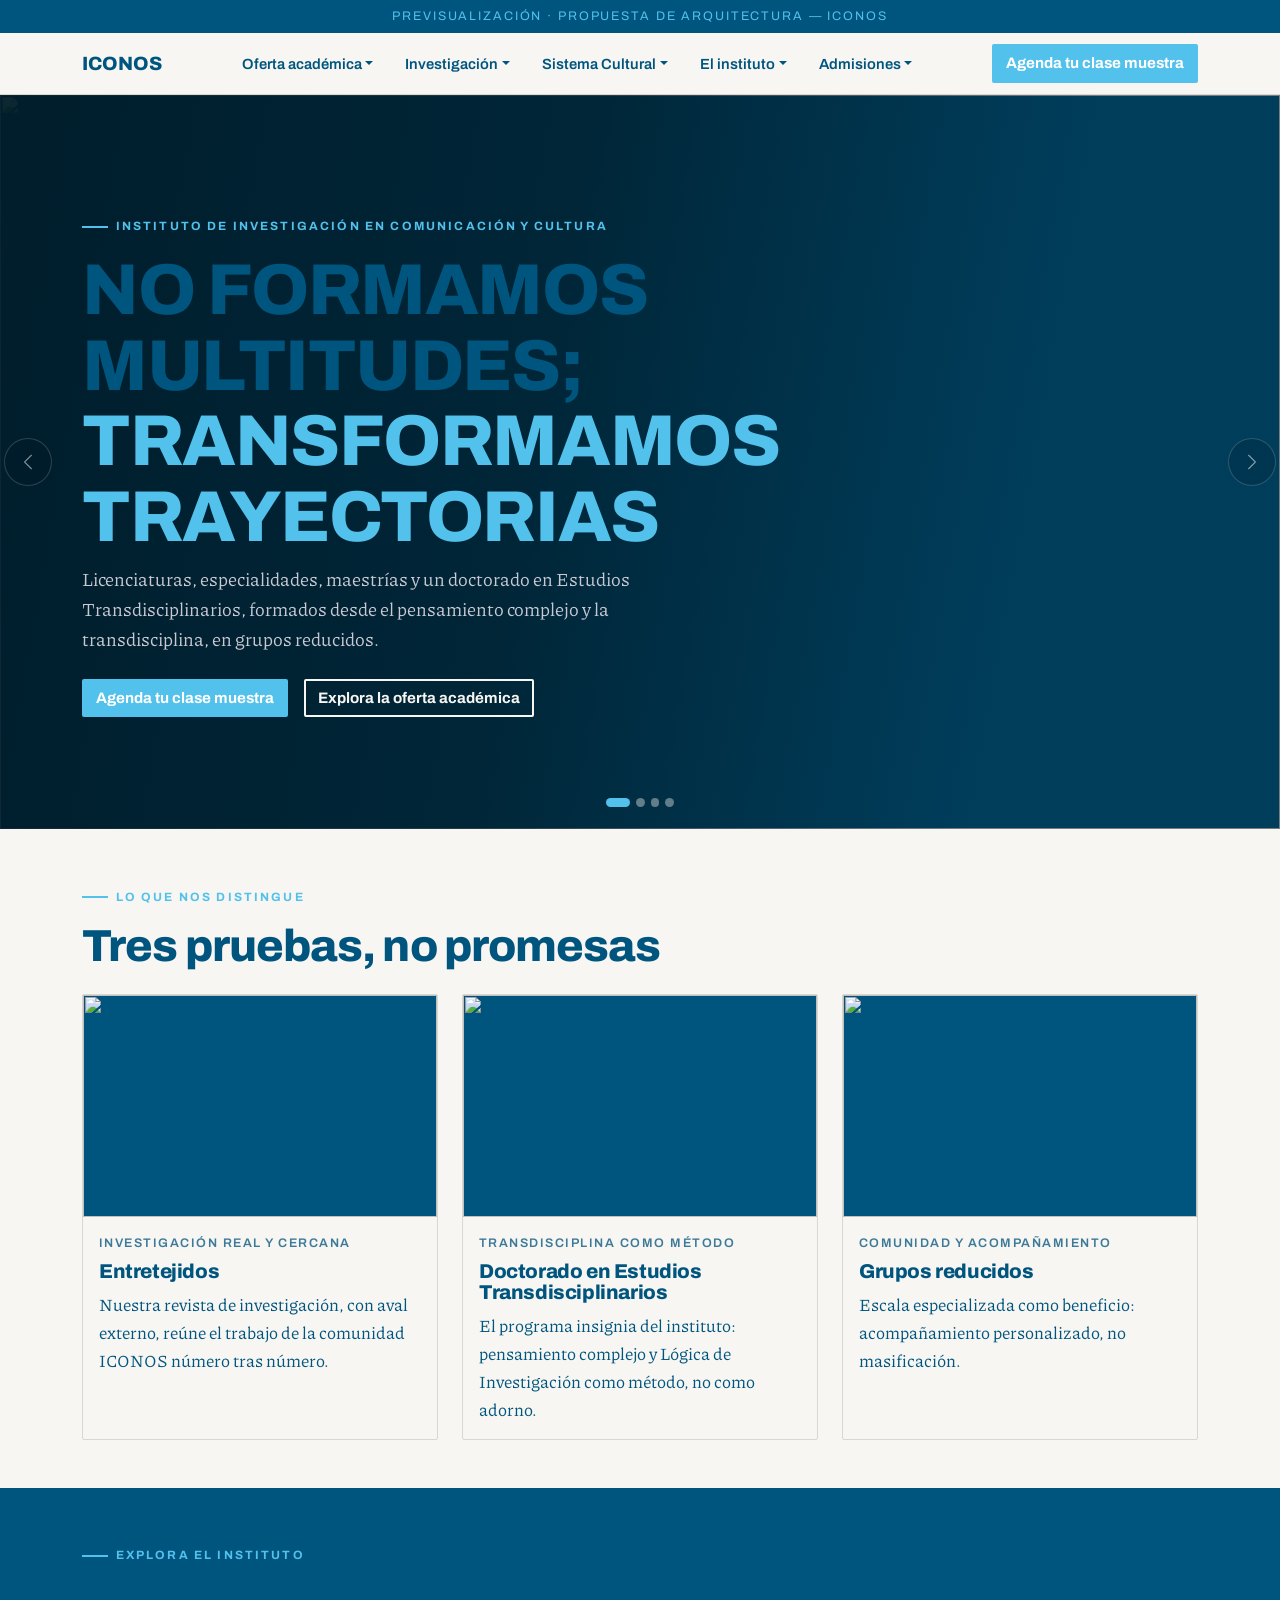
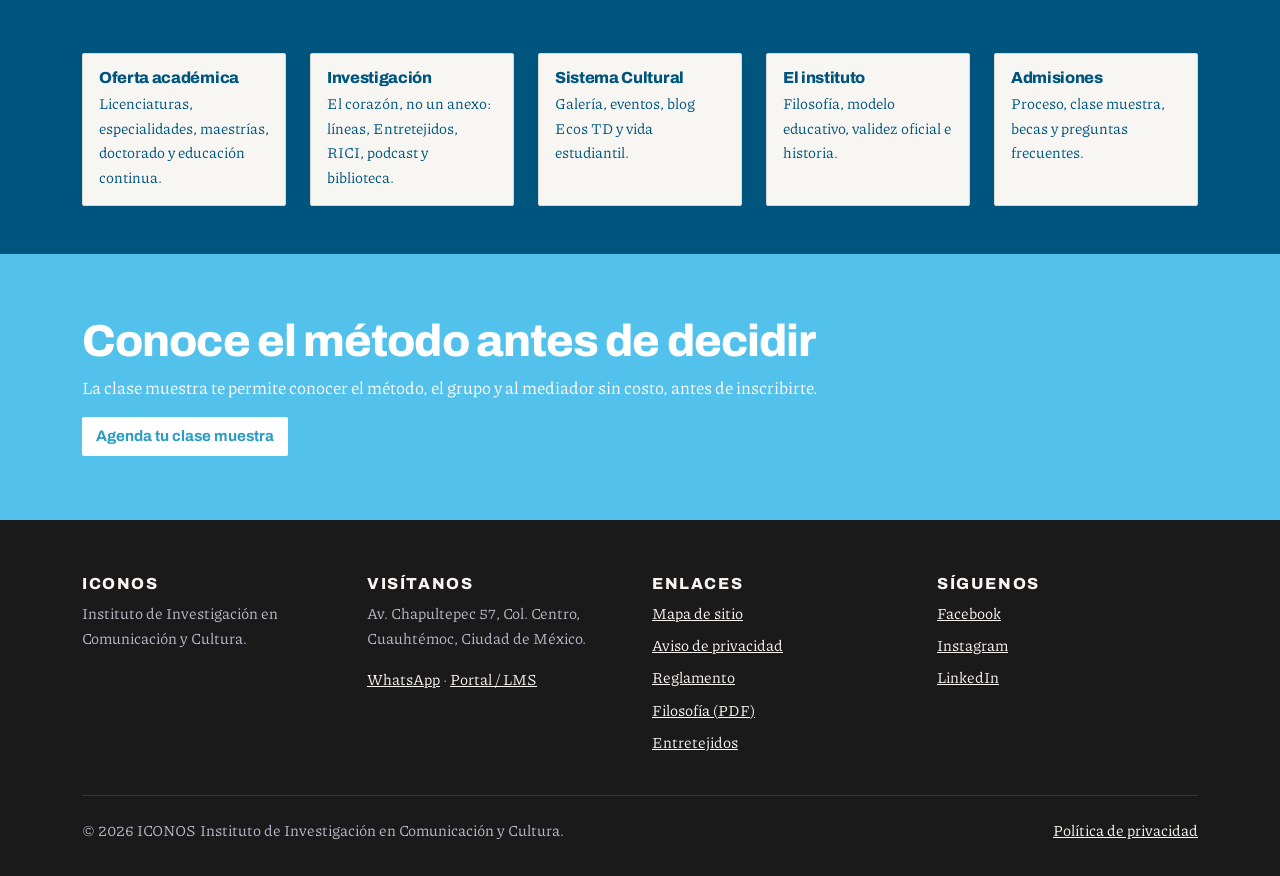
==== index.html @ 93a3916e "initial" ====
<!doctype html>
<html lang="es">

<head>
  <meta charset="utf-8">
  <meta name="viewport" content="width=device-width, initial-scale=1">
  <title>ICONOS — Instituto de Investigación en Comunicación y Cultura</title>
  <link
    href="https://fonts.googleapis.com/css2?family=Archivo:wght@500;600;700;800&family=Piazzolla:ital,wght@0,400;0,600;1,400&display=swap"
    rel="stylesheet">
  <link href="https://cdn.jsdelivr.net/npm/bootstrap@5.3.3/dist/css/bootstrap.min.css" rel="stylesheet">
  <link rel="stylesheet" href="css/estilos.css">
</head>

<body>
  <div class="aviso-preview">Previsualización · Propuesta de arquitectura — ICONOS</div>
  <a class="skip-link" href="#contenido">Saltar al contenido</a>

  <header class="iconos-navbar navbar navbar-expand-lg sticky-top">
    <div class="container">
      <a class="navbar-brand" href="index.html">ICONOS</a>
      <button class="navbar-toggler" type="button" data-bs-toggle="collapse" data-bs-target="#navPrincipal"
        aria-controls="navPrincipal" aria-expanded="false" aria-label="Abrir menú de navegación">
        <span class="navbar-toggler-icon"></span>
      </button>
      <div class="collapse navbar-collapse" id="navPrincipal">
        <ul class="navbar-nav mx-lg-auto align-items-lg-center gap-lg-3">
          <li class="nav-item dropdown">
            <a class="nav-link dropdown-toggle" href="oferta.html" role="button" data-bs-toggle="dropdown"
              aria-expanded="false">Oferta académica</a>
            <ul class="dropdown-menu">
              <li><a class="dropdown-item" href="oferta.html#licenciaturas">Licenciaturas</a></li>
              <li><a class="dropdown-item" href="oferta.html#especialidades">Especialidades</a></li>
              <li><a class="dropdown-item" href="oferta.html#maestrias">Maestrías</a></li>
              <li><a class="dropdown-item" href="doctorado.html">Doctorado</a></li>
              <li><a class="dropdown-item" href="cursos-diplomados.html">Educación continua</a></li>
            </ul>
          </li>
          <li class="nav-item dropdown">
            <a class="nav-link dropdown-toggle" href="investigacion.html" role="button" data-bs-toggle="dropdown"
              aria-expanded="false">Investigación</a>
            <ul class="dropdown-menu">
              <li><a class="dropdown-item" href="investigacion.html#lineas">Líneas de investigación</a></li>
              <li><a class="dropdown-item" href="investigacion.html#entretejidos">Entretejidos</a></li>
              <li><a class="dropdown-item" href="rici.html">RICI</a></li>
              <li><a class="dropdown-item" href="investigacion.html#podcast">Podcast Inteligencias
                  Transdisciplinarias</a></li>
              <li><a class="dropdown-item" href="investigacion.html#biblioteca">Biblioteca</a></li>
            </ul>
          </li>
          <li class="nav-item dropdown">
            <a class="nav-link dropdown-toggle" href="sistema-cultural.html" role="button" data-bs-toggle="dropdown"
              aria-expanded="false">Sistema Cultural</a>
            <ul class="dropdown-menu">
              <li><a class="dropdown-item" href="galeria.html">Galería</a></li>
              <li><a class="dropdown-item" href="sistema-cultural.html#eventos">Eventos y ciclos</a></li>
              <li><a class="dropdown-item" href="sistema-cultural.html#blog">Blog Ecos TD</a></li>
              <li><a class="dropdown-item" href="sistema-cultural.html#vida-estudiantil">Vida estudiantil</a></li>
            </ul>
          </li>
          <li class="nav-item dropdown">
            <a class="nav-link dropdown-toggle" href="instituto.html" role="button" data-bs-toggle="dropdown"
              aria-expanded="false">El instituto</a>
            <ul class="dropdown-menu">
              <li><a class="dropdown-item" href="instituto.html#filosofia">Filosofía</a></li>
              <li><a class="dropdown-item" href="instituto.html#modelo">Modelo educativo</a></li>
              <li><a class="dropdown-item" href="instituto.html#validez">Validez oficial (RVOE/SEP)</a></li>
              <li><a class="dropdown-item" href="instituto.html#historia">Historia / quiénes somos</a></li>
            </ul>
          </li>
          <li class="nav-item dropdown">
            <a class="nav-link dropdown-toggle" href="admisiones.html" role="button" data-bs-toggle="dropdown"
              aria-expanded="false">Admisiones</a>
            <ul class="dropdown-menu">
              <li><a class="dropdown-item" href="admisiones.html#proceso">Proceso de admisión</a></li>
              <li><a class="dropdown-item" href="admisiones.html#clase-muestra">Clase muestra</a></li>
              <li><a class="dropdown-item" href="admisiones.html#becas">Becas y financiamiento</a></li>
              <li><a class="dropdown-item" href="admisiones.html#faq">Preguntas frecuentes</a></li>
              <li><a class="dropdown-item" href="Contacto.html">Contacto</a></li>
            </ul>
          </li>
        </ul>
        <a class="btn btn-primary ms-lg-3 mt-3 mt-lg-0" href="admisiones.html#clase-muestra">Agenda tu clase
          muestra</a>
      </div>
    </div>
  </header>

  <main id="contenido">
    <section id="heroeCarrusel" class="heroe-carrusel carousel slide" data-bs-ride="carousel"
      aria-label="Presentación ICONOS">
      <div class="carousel-indicators">
        <button type="button" data-bs-target="#heroeCarrusel" data-bs-slide-to="0" class="active"
          aria-current="true" aria-label="Diapositiva 1"></button>
        <button type="button" data-bs-target="#heroeCarrusel" data-bs-slide-to="1" aria-label="Diapositiva 2"></button>
        <button type="button" data-bs-target="#heroeCarrusel" data-bs-slide-to="2" aria-label="Diapositiva 3"></button>
        <button type="button" data-bs-target="#heroeCarrusel" data-bs-slide-to="3" aria-label="Diapositiva 4"></button>
      </div>
      <div class="carousel-inner">
        <div class="carousel-item active">
          <div class="duotono heroe-fondo">
            <img src="https://images.unsplash.com/photo-1522202176988-66273c2fd55f?w=1600&q=70" alt="">
          </div>
          <div class="container heroe-contenido">
            <span class="ojal">Instituto de Investigación en Comunicación y Cultura</span>
            <h1>No formamos multitudes; <em>transformamos trayectorias</em></h1>
            <p>Licenciaturas, especialidades, maestrías y un doctorado en Estudios Transdisciplinarios, formados desde
              el pensamiento complejo y la transdisciplina, en grupos reducidos.</p>
            <div class="d-flex flex-wrap gap-3 mt-4">
              <a class="btn btn-primary" href="admisiones.html#clase-muestra">Agenda tu clase muestra</a>
              <a class="btn btn-outline-light" href="oferta.html">Explora la oferta académica</a>
            </div>
          </div>
        </div>
        <div class="carousel-item">
          <div class="duotono heroe-fondo">
            <img src="https://images.unsplash.com/photo-1456513080510-7bf3a84b82f8?w=1600&q=70" alt="">
          </div>
          <div class="container heroe-contenido">
            <span class="ojal">Doctorado en Estudios Transdisciplinarios</span>
            <h1>El pensamiento complejo <em>como método</em></h1>
            <p>Nuestro programa insignia: transdisciplina y Lógica de Investigación para quienes quieren entender el
              mundo digital, no solo operarlo.</p>
            <div class="d-flex flex-wrap gap-3 mt-4">
              <a class="btn btn-primary" href="doctorado.html">Conoce el doctorado</a>
              <a class="btn btn-outline-light" href="admisiones.html#clase-muestra">Agenda una charla</a>
            </div>
          </div>
        </div>
        <div class="carousel-item">
          <div class="duotono heroe-fondo">
            <img src="https://images.unsplash.com/photo-1620712943543-bcc4688e7485?w=1600&q=70" alt="">
          </div>
          <div class="container heroe-contenido">
            <span class="ojal">Investigación real y cercana</span>
            <h1>Entretejidos, RICI y una <em>comunidad que investiga</em></h1>
            <p>Nuestra revista, nuestra red de investigadores y un cuerpo de mediadores con quienes se investiga de
              verdad y de cerca.</p>
            <div class="d-flex flex-wrap gap-3 mt-4">
              <a class="btn btn-primary" href="investigacion.html">Conoce Investigación</a>
              <a class="btn btn-outline-light" href="rici.html">Ver RICI</a>
            </div>
          </div>
        </div>
        <div class="carousel-item">
          <div class="duotono heroe-fondo">
            <img src="https://images.unsplash.com/photo-1531058020387-3be344556be6?w=1600&q=70" alt="">
          </div>
          <div class="container heroe-contenido">
            <span class="ojal">Sistema Cultural</span>
            <h1>Comunidad y acompañamiento, <em>no solo aulas</em></h1>
            <p>Galería, ciclos de conferencias y vida estudiantil: el rostro humano del instituto, con atención
              personalizada en grupos reducidos.</p>
            <div class="d-flex flex-wrap gap-3 mt-4">
              <a class="btn btn-primary" href="sistema-cultural.html">Ver Sistema Cultural</a>
              <a class="btn btn-outline-light" href="galeria.html">Visita la Galería</a>
            </div>
          </div>
        </div>
      </div>
      <button class="carousel-control-prev" type="button" data-bs-target="#heroeCarrusel" data-bs-slide="prev">
        <span class="carousel-control-prev-icon" aria-hidden="true"></span>
        <span class="visually-hidden">Diapositiva anterior</span>
      </button>
      <button class="carousel-control-next" type="button" data-bs-target="#heroeCarrusel" data-bs-slide="next">
        <span class="carousel-control-next-icon" aria-hidden="true"></span>
        <span class="visually-hidden">Siguiente diapositiva</span>
      </button>
    </section>

    <section class="py-5 py-lg-6">
      <div class="container">
        <div class="mb-4">
          <span class="ojal">Lo que nos distingue</span>
          <h2>Tres pruebas, no promesas</h2>
        </div>
        <div class="row row-cols-1 row-cols-md-3 g-4">
          <div class="col">
            <article class="card h-100">
              <a href="investigacion.html#entretejidos">
                <div class="duotono">
                  <img src="https://images.unsplash.com/photo-1544716278-ca5e3f4abd8c?w=640&q=70" alt="">
                </div>
              </a>
              <div class="card-body d-flex flex-column gap-2">
                <span class="tarjeta-meta">Investigación real y cercana</span>
                <h3 class="card-title h5 mb-0"><a href="investigacion.html#entretejidos">Entretejidos</a></h3>
                <p class="card-text">Nuestra revista de investigación, con aval externo, reúne el trabajo de la
                  comunidad ICONOS número tras número.</p>
              </div>
            </article>
          </div>
          <div class="col">
            <article class="card h-100">
              <a href="doctorado.html">
                <div class="duotono">
                  <img src="https://images.unsplash.com/photo-1456513080510-7bf3a84b82f8?w=640&q=70" alt="">
                </div>
              </a>
              <div class="card-body d-flex flex-column gap-2">
                <span class="tarjeta-meta">Transdisciplina como método</span>
                <h3 class="card-title h5 mb-0"><a href="doctorado.html">Doctorado en Estudios Transdisciplinarios</a>
                </h3>
                <p class="card-text">El programa insignia del instituto: pensamiento complejo y Lógica de
                  Investigación como método, no como adorno.</p>
              </div>
            </article>
          </div>
          <div class="col">
            <article class="card h-100">
              <a href="instituto.html#modelo">
                <div class="duotono">
                  <img src="https://images.unsplash.com/photo-1517245386807-bb43f82c33c4?w=640&q=70" alt="">
                </div>
              </a>
              <div class="card-body d-flex flex-column gap-2">
                <span class="tarjeta-meta">Comunidad y acompañamiento</span>
                <h3 class="card-title h5 mb-0"><a href="instituto.html#modelo">Grupos reducidos</a></h3>
                <p class="card-text">Escala especializada como beneficio: acompañamiento personalizado, no
                  masificación.</p>
              </div>
            </article>
          </div>
        </div>
      </div>
    </section>

    <section class="py-5 py-lg-6 bg-tinta">
      <div class="container">
        <div class="mb-4">
          <span class="ojal">Explora el instituto</span>
          <h2>Cinco caminos para conocernos</h2>
        </div>
        <div class="row row-cols-1 row-cols-sm-2 row-cols-lg-5 g-4">
          <div class="col">
            <a class="card h-100 text-decoration-none" href="oferta.html">
              <div class="card-body">
                <h3 class="card-title h6 mb-1">Oferta académica</h3>
                <p class="card-text small mb-0">Licenciaturas, especialidades, maestrías, doctorado y educación
                  continua.</p>
              </div>
            </a>
          </div>
          <div class="col">
            <a class="card h-100 text-decoration-none" href="investigacion.html">
              <div class="card-body">
                <h3 class="card-title h6 mb-1">Investigación</h3>
                <p class="card-text small mb-0">El corazón, no un anexo: líneas, Entretejidos, RICI, podcast y
                  biblioteca.</p>
              </div>
            </a>
          </div>
          <div class="col">
            <a class="card h-100 text-decoration-none" href="sistema-cultural.html">
              <div class="card-body">
                <h3 class="card-title h6 mb-1">Sistema Cultural</h3>
                <p class="card-text small mb-0">Galería, eventos, blog Ecos TD y vida estudiantil.</p>
              </div>
            </a>
          </div>
          <div class="col">
            <a class="card h-100 text-decoration-none" href="instituto.html">
              <div class="card-body">
                <h3 class="card-title h6 mb-1">El instituto</h3>
                <p class="card-text small mb-0">Filosofía, modelo educativo, validez oficial e historia.</p>
              </div>
            </a>
          </div>
          <div class="col">
            <a class="card h-100 text-decoration-none" href="admisiones.html">
              <div class="card-body">
                <h3 class="card-title h6 mb-1">Admisiones</h3>
                <p class="card-text small mb-0">Proceso, clase muestra, becas y preguntas frecuentes.</p>
              </div>
            </a>
          </div>
        </div>
      </div>
    </section>

    <section class="cta-banda">
      <div class="container">
        <h2>Conoce el método antes de decidir</h2>
        <p>La clase muestra te permite conocer el método, el grupo y al mediador sin costo, antes de inscribirte.</p>
        <a class="btn btn-light" href="admisiones.html#clase-muestra">Agenda tu clase muestra</a>
      </div>
    </section>
  </main>

  <footer class="sitio-pie">
    <div class="container">
      <div class="row g-4 mb-4">
        <div class="col-sm-6 col-lg-3">
          <h4>ICONOS</h4>
          <p>Instituto de Investigación en Comunicación y Cultura.</p>
        </div>
        <div class="col-sm-6 col-lg-3">
          <h4>Visítanos</h4>
          <p>Av. Chapultepec 57, Col. Centro,<br>Cuauhtémoc, Ciudad de México.</p>
          <p class="mb-0"><a href="https://wa.me/525500000000" target="_blank" rel="noopener">WhatsApp</a> · <a
              href="#">Portal / LMS</a></p>
        </div>
        <div class="col-sm-6 col-lg-3">
          <h4>Enlaces</h4>
          <ul>
            <li><a href="#">Mapa de sitio</a></li>
            <li><a href="#">Aviso de privacidad</a></li>
            <li><a href="#">Reglamento</a></li>
            <li><a href="instituto.html#filosofia">Filosofía (PDF)</a></li>
            <li><a href="investigacion.html#entretejidos">Entretejidos</a></li>
          </ul>
        </div>
        <div class="col-sm-6 col-lg-3">
          <h4>Síguenos</h4>
          <ul>
            <li><a href="#">Facebook</a></li>
            <li><a href="#">Instagram</a></li>
            <li><a href="#">LinkedIn</a></li>
          </ul>
        </div>
      </div>
      <div class="pie-legal d-flex flex-wrap justify-content-between gap-2">
        <span>© 2026 ICONOS Instituto de Investigación en Comunicación y Cultura.</span>
        <span><a href="#">Política de privacidad</a></span>
      </div>
    </div>
  </footer>

  <script src="https://cdn.jsdelivr.net/npm/bootstrap@5.3.3/dist/js/bootstrap.bundle.min.js"></script>
</body>

</html>
---- css/estilos.css ----
/* ICONOS 2026 — Hoja de estilos
   Se carga DESPUÉS de bootstrap.min.css. Remapea las variables de Bootstrap
   a la identidad ICONOS y cubre lo que Bootstrap no resuelve (duotono,
   ojal, tarjetas de evento/investigador, chips de contacto, etc.). */

/* =========================================================
   1. Tokens de diseño ICONOS
   ========================================================= */
:root {
  --tinta: #00557f;
  /* azul-negro profundo */
  --papel: #f7f6f2;
  /* fondo claro neutro cálido */
  --rosa: #52c1eb;
  /* rosa mexicano — acento */
  --rosa-oscuro: #2a9cc4;
  --gris: #3d7a99;
  --linea: #d9d7cf;
  --blanco: #ffffff;

  --f-display: "Archivo", system-ui, sans-serif;
  --f-cuerpo: "Piazzolla", Georgia, serif;

  --radio: 2px;
  --sombra: 0 14px 40px rgba(26, 27, 46, 0.12);

  /* ---- Remapeo de variables de Bootstrap 5 ---- */
  --bs-body-font-family: var(--f-cuerpo);
  --bs-body-font-size: 1.0625rem;
  --bs-body-line-height: 1.65;
  --bs-body-color: var(--tinta);
  --bs-body-bg: var(--papel);
  --bs-emphasis-color: var(--tinta);
  --bs-heading-color: var(--tinta);

  --bs-primary: #52c1eb;
  --bs-primary-rgb: 82, 193, 235;
  --bs-primary-text-emphasis: var(--rosa-oscuro);
  --bs-secondary: #00557f;
  --bs-secondary-rgb: 0, 85, 127;

  --bs-link-color: var(--rosa-oscuro);
  --bs-link-color-rgb: 42, 156, 196;
  --bs-link-hover-color: var(--rosa);
  --bs-link-hover-color-rgb: 82, 193, 235;

  --bs-border-color: var(--linea);
  --bs-border-radius: var(--radio);
  --bs-border-radius-sm: var(--radio);
  --bs-border-radius-lg: var(--radio);
  --bs-border-radius-xl: var(--radio);
  --bs-border-radius-pill: 999px;

  --bs-font-sans-serif: var(--f-display);
}

/* =========================================================
   2. Tipografía y base
   ========================================================= */
html {
  scroll-behavior: smooth;
}

@media (prefers-reduced-motion: reduce) {
  html {
    scroll-behavior: auto;
  }

  *,
  *::before,
  *::after {
    animation-duration: 0.001ms !important;
    animation-iteration-count: 1 !important;
    transition-duration: 0.001ms !important;
  }
}

h1,
h2,
h3,
h4,
h5,
h6,
.h1,
.h2,
.h3,
.h4,
.h5,
.h6 {
  font-family: var(--f-display);
  font-weight: 800;
  line-height: 1.05;
  letter-spacing: -0.02em;
}

h1,
.h1 {
  font-size: clamp(2.2rem, 5.5vw, 3.6rem);
}

h2,
.h2 {
  font-size: clamp(1.8rem, 4vw, 2.8rem);
}

h3,
.h3 {
  font-size: clamp(1.2rem, 2.5vw, 1.5rem);
}

/* Etiqueta "ojal" — dispositivo visual recurrente */
.ojal {
  font-family: var(--f-display);
  font-size: 0.75rem;
  font-weight: 700;
  letter-spacing: 0.18em;
  text-transform: uppercase;
  color: var(--rosa);
  display: inline-flex;
  align-items: center;
  gap: 0.5rem;
  margin-bottom: 1rem;
}

.ojal::before {
  content: "";
  width: 1.6rem;
  height: 2px;
  background: var(--rosa);
}

.encabezado-pagina .ojal,
.bg-tinta .ojal {
  color: var(--rosa);
}

.skip-link {
  position: absolute;
  left: -9999px;
  background: var(--tinta);
  color: var(--blanco);
  padding: 0.6rem 1rem;
  z-index: 1080;
}

.skip-link:focus {
  left: 1rem;
  top: 1rem;
}

.aviso-preview {
  background: #00557f;
  color: #52c1eb;
  text-align: center;
  font-family: var(--f-display);
  font-size: 0.78rem;
  letter-spacing: 0.15em;
  text-transform: uppercase;
  padding: 0.4rem;
}

/* =========================================================
   3. Firma visual: duotono
   ========================================================= */
.duotono {
  position: relative;
  overflow: hidden;
  background: var(--tinta);
  border-radius: var(--radio);
  aspect-ratio: 16 / 10;
}

.duotono img {
  width: 100%;
  height: 100%;
  object-fit: cover;
  transition: transform 0.5s ease;
}

a:hover .duotono img {
  transform: scale(1.04);
}

/* =========================================================
   4. Navbar (Bootstrap)
   ========================================================= */
.iconos-navbar {
  background: var(--papel);
  border-bottom: 1px solid var(--linea);
  padding-block: 0.6rem;
}

.iconos-navbar .navbar-brand {
  font-family: var(--f-display);
  font-weight: 800;
  font-size: 1.2rem;
  color: var(--tinta);
}

.iconos-navbar .nav-link {
  font-family: var(--f-display);
  font-size: 0.92rem;
  font-weight: 600;
  color: var(--tinta);
}

.iconos-navbar .nav-link:hover,
.iconos-navbar .nav-link:focus,
.iconos-navbar .nav-link.active {
  color: var(--rosa-oscuro);
}

.iconos-navbar .dropdown-menu {
  border-color: var(--linea);
  box-shadow: var(--sombra);
}

.iconos-navbar .dropdown-item {
  font-family: var(--f-display);
  font-weight: 500;
  font-size: 0.92rem;
}

.iconos-navbar .dropdown-item:hover,
.iconos-navbar .dropdown-item:focus,
.iconos-navbar .dropdown-item.active {
  background: var(--papel);
  color: var(--rosa-oscuro);
}

.iconos-navbar .navbar-toggler {
  border-radius: var(--radio);
  border-color: var(--tinta);
}

.iconos-navbar .navbar-toggler:focus {
  box-shadow: 0 0 0 0.2rem rgba(82, 193, 235, 0.4);
}

/* =========================================================
   5. Botones (Bootstrap)
   ========================================================= */
.btn {
  font-family: var(--f-display);
  font-weight: 700;
  font-size: 0.95rem;
  --bs-btn-border-radius: var(--radio);
  --bs-btn-border-width: 2px;
}

.btn-primary {
  --bs-btn-bg: var(--rosa);
  --bs-btn-border-color: var(--rosa);
  --bs-btn-hover-bg: var(--rosa-oscuro);
  --bs-btn-hover-border-color: var(--rosa-oscuro);
  --bs-btn-active-bg: var(--rosa-oscuro);
  --bs-btn-active-border-color: var(--rosa-oscuro);
  --bs-btn-color: var(--blanco);
  --bs-btn-hover-color: var(--blanco);
  --bs-btn-active-color: var(--blanco);
}

.btn-outline-tinta {
  --bs-btn-color: var(--tinta);
  --bs-btn-border-color: var(--tinta);
  --bs-btn-hover-bg: var(--tinta);
  --bs-btn-hover-border-color: var(--tinta);
  --bs-btn-hover-color: var(--blanco);
  --bs-btn-active-bg: var(--tinta);
  --bs-btn-active-border-color: var(--tinta);
}

.btn-outline-light {
  --bs-btn-color: var(--papel);
  --bs-btn-border-color: var(--papel);
  --bs-btn-hover-bg: var(--papel);
  --bs-btn-hover-color: var(--tinta);
  --bs-btn-active-bg: var(--papel);
  --bs-btn-active-color: var(--tinta);
}

.btn-light {
  --bs-btn-bg: var(--blanco);
  --bs-btn-color: var(--rosa-oscuro);
  --bs-btn-border-color: var(--blanco);
  --bs-btn-hover-bg: var(--tinta);
  --bs-btn-hover-color: var(--blanco);
  --bs-btn-hover-border-color: var(--tinta);
}

/* Chips de selección (usados en Contacto) con el patrón btn-check + btn */
.chip-lista .btn-check+.btn {
  border-radius: 999px;
  border-width: 1.5px;
  font-weight: 600;
}

.chip-lista .btn-check+.btn-outline-tinta {
  --bs-btn-color: var(--tinta);
  --bs-btn-border-color: var(--linea);
}

.chip-lista .btn-check:checked+.btn-outline-tinta {
  --bs-btn-active-bg: rgba(82, 193, 235, 0.12);
  --bs-btn-active-color: var(--tinta);
  --bs-btn-active-border-color: var(--tinta);
}

/* =========================================================
   6. Tarjetas (Bootstrap card)
   ========================================================= */
.card {
  --bs-card-border-color: var(--linea);
  --bs-card-border-radius: var(--radio);
  --bs-card-cap-bg: transparent;
  transition: box-shadow 0.25s ease, transform 0.25s ease;
}

.card:hover {
  box-shadow: var(--sombra);
  transform: translateY(-3px);
}

.card .duotono {
  border-radius: 0;
}

.tarjeta-meta {
  font-family: var(--f-display);
  font-size: 0.78rem;
  font-weight: 600;
  letter-spacing: 0.12em;
  text-transform: uppercase;
  color: var(--gris);
}

.card-title a {
  color: var(--tinta);
  text-decoration: none;
}

.card-title a:hover {
  color: var(--rosa);
}

.tarjeta-pie {
  margin-top: auto;
  padding-top: 0.6rem;
  display: flex;
  align-items: center;
  justify-content: space-between;
  gap: 0.6rem;
}

.tarjeta-enlace {
  font-family: var(--f-display);
  font-size: 0.85rem;
  font-weight: 700;
  text-decoration: none;
  color: var(--rosa-oscuro);
}

.tarjeta-enlace:hover {
  color: var(--rosa);
}

.tarjeta-modalidad {
  font-family: var(--f-display);
  font-size: 0.72rem;
  font-weight: 700;
  letter-spacing: 0.04em;
  color: var(--gris);
  border: 1px solid var(--linea);
  border-radius: 999px;
  padding: 0.2rem 0.6rem;
}

/* Animación de entrada al hacer scroll (revelada por el
   IntersectionObserver en js/listado-programas.js), acotada a
   [data-grid-programas] para no afectar otras rejillas de tarjetas */
[data-grid-programas] .card {
  opacity: 0;
  transform: translateY(14px);
}

[data-grid-programas] .card.visible {
  animation: aparecer 0.55s ease forwards;
}

@keyframes aparecer {
  to {
    opacity: 1;
    transform: translateY(0);
  }
}

@media (prefers-reduced-motion: reduce) {
  [data-grid-programas] .card {
    opacity: 1;
    transform: none;
    animation: none;
  }
}

/* Filtro por nivel académico (oferta y cursos y diplomados) */
.filtro-nivel {
  --bs-btn-border-radius: 999px;
  --bs-btn-font-size: 0.85rem;
}

/* =========================================================
   7. Carrusel de héroe (Bootstrap carousel)
   ========================================================= */
.heroe-carrusel {
  position: relative;
  overflow: hidden;
  background: var(--tinta);
  color: var(--papel);
}

.heroe-carrusel .carousel-item {
  min-height: clamp(30rem, 68vw, 44rem);
}

.heroe-carrusel .carousel-item.active,
.heroe-carrusel .carousel-item-next,
.heroe-carrusel .carousel-item-prev {
  display: flex;
  align-items: center;
}

.heroe-fondo {
  position: absolute;
  inset: 0;
  z-index: 0;
  aspect-ratio: unset;
  border-radius: 0;
}

.heroe-fondo::before {
  content: "";
  position: absolute;
  inset: 0;
  background: linear-gradient(100deg, rgba(0, 26, 38, 0.94) 0%, rgba(0, 26, 38, 0.8) 42%, rgba(0, 26, 38, 0.4) 78%);
  z-index: 1;
}

.heroe-contenido {
  position: relative;
  z-index: 2;
  padding-block: clamp(3.5rem, 9vw, 7rem);
}

.heroe-carrusel h1 {
  text-transform: uppercase;
  max-width: 14ch;
  font-size: clamp(2.4rem, 6vw, 4.5rem);
}

.heroe-carrusel h1 em {
  font-style: normal;
  color: var(--rosa);
}

.heroe-carrusel p {
  max-width: 56ch;
  font-size: 1.15rem;
  color: #c9c9d4;
}

.heroe-carrusel .carousel-control-prev,
.heroe-carrusel .carousel-control-next {
  width: 3.5rem;
  z-index: 3;
}

.heroe-carrusel .carousel-control-prev-icon,
.heroe-carrusel .carousel-control-next-icon {
  width: 3rem;
  height: 3rem;
  border-radius: 50%;
  background-color: rgba(0, 20, 30, 0.35);
  background-size: 1.15rem;
  border: 1px solid rgba(247, 246, 242, 0.35);
}

.heroe-carrusel .carousel-indicators {
  z-index: 3;
  margin-bottom: 1.4rem;
}

.heroe-carrusel .carousel-indicators [data-bs-target] {
  width: 0.55rem;
  height: 0.55rem;
  border-radius: 999px;
  background-color: rgba(247, 246, 242, 0.4);
  border: 0;
  opacity: 1;
  transition: width 0.25s ease, background 0.25s ease;
}

.heroe-carrusel .carousel-indicators .active {
  width: 1.5rem;
  background-color: var(--rosa);
}

/* =========================================================
   8. Secciones y bandas
   ========================================================= */
.bg-tinta {
  background: var(--tinta);
  color: var(--papel);
}

.encabezado-pagina {
  background: var(--tinta);
  color: var(--papel);
  padding-block: clamp(3rem, 7vw, 5rem);
}

.encabezado-pagina p {
  max-width: 62ch;
  font-size: 1.1rem;
  color: #c9c9d4;
}

.cta-banda {
  background: var(--rosa);
  color: var(--blanco);
  padding-block: clamp(2.5rem, 6vw, 4rem);
}

.cta-banda h2 {
  color: var(--blanco);
}

.cta-fecha {
  background: var(--blanco);
  color: var(--tinta);
  border-radius: var(--radio);
  padding: 1.6rem 1.7rem 1.5rem;
  box-shadow: 0 10px 26px rgba(26, 27, 46, 0.12);
  transition: transform 0.25s ease, box-shadow 0.25s ease;
}

.cta-fecha:hover {
  transform: translateY(-4px);
  box-shadow: 0 18px 34px rgba(26, 27, 46, 0.18);
}

.cta-fecha-etiqueta {
  font-family: var(--f-display);
  font-size: 0.72rem;
  font-weight: 700;
  letter-spacing: 0.14em;
  text-transform: uppercase;
  color: var(--rosa-oscuro);
}

.cta-fecha-dato {
  font-family: var(--f-display);
  font-size: 1.2rem;
  font-weight: 800;
  line-height: 1.25;
}

.cta-fecha-dato span {
  display: block;
  font-family: var(--f-cuerpo);
  font-weight: 400;
  font-style: italic;
  font-size: 0.95rem;
  color: var(--gris);
  margin-top: 0.15rem;
}

.cta-fecha-enlace {
  font-family: var(--f-display);
  font-size: 0.85rem;
  font-weight: 600;
  color: var(--gris);
  text-decoration: none;
}

.cta-fecha-enlace:hover {
  color: var(--rosa-oscuro);
}

/* =========================================================
   9. Página de evento (Galería y Contacto)
   ========================================================= */
.evento-fecha,
.evento-lugar {
  font-family: var(--f-display);
  font-size: 0.92rem;
  font-weight: 600;
  color: var(--gris);
}

.evento-fecha svg,
.evento-lugar svg {
  width: 1.05rem;
  height: 1.05rem;
  color: var(--rosa-oscuro);
}

.evento-lead {
  max-width: 62ch;
  font-size: 1.1rem;
  color: var(--tinta);
}

.evento-video {
  position: relative;
  aspect-ratio: 16 / 9;
  border-radius: var(--radio);
  overflow: hidden;
  background: var(--tinta);
  cursor: pointer;
}

.evento-video img {
  width: 100%;
  height: 100%;
  object-fit: cover;
  filter: grayscale(0.4) brightness(0.75);
  transition: transform 0.5s ease;
}

.evento-video:hover img {
  transform: scale(1.03);
}

.evento-video-boton {
  position: absolute;
  inset: 0;
  display: flex;
  align-items: center;
  justify-content: center;
}

.evento-video-boton span {
  width: 4.2rem;
  height: 4.2rem;
  border-radius: 50%;
  background: rgba(255, 255, 255, 0.92);
  display: flex;
  align-items: center;
  justify-content: center;
  box-shadow: 0 10px 26px rgba(0, 0, 0, 0.3);
  transition: transform 0.2s ease;
}

.evento-video:hover .evento-video-boton span {
  transform: scale(1.08);
}

.evento-video-boton svg {
  width: 1.5rem;
  height: 1.5rem;
  color: var(--rosa-oscuro);
  margin-left: 4px;
}

.evento-video-etiqueta {
  position: absolute;
  left: 1.1rem;
  bottom: 1rem;
  color: var(--blanco);
  font-family: var(--f-display);
  font-size: 0.82rem;
  font-weight: 700;
  letter-spacing: 0.04em;
  text-transform: uppercase;
}

.evento-imagenes .duotono {
  aspect-ratio: 4 / 5;
}

.evento-pie-imagen {
  font-family: var(--f-display);
  font-size: 0.8rem;
  color: var(--gris);
}

.info-tarjeta {
  background: var(--blanco);
  border: 1px solid var(--linea);
  border-radius: var(--radio);
  padding: 1.5rem 1.6rem;
  height: 100%;
}

.info-tarjeta-etiqueta {
  font-family: var(--f-display);
  font-size: 0.72rem;
  font-weight: 700;
  letter-spacing: 0.12em;
  text-transform: uppercase;
  color: var(--rosa-oscuro);
}

.info-tarjeta-dato {
  font-family: var(--f-display);
  font-size: 1.05rem;
  font-weight: 700;
  color: var(--tinta);
  line-height: 1.35;
}

.info-tarjeta p {
  margin: 0;
  font-size: 0.92rem;
  color: var(--gris);
}

/* =========================================================
   10. Tarjeta de investigador (RICI)
   ========================================================= */
.investigador-foto {
  position: relative;
  aspect-ratio: 4 / 5;
  overflow: hidden;
  background: var(--tinta);
  cursor: pointer;
}

.investigador-foto img {
  width: 100%;
  height: 100%;
  object-fit: cover;
  filter: grayscale(1) contrast(1.08);
  transition: transform 0.5s ease;
}

.investigador-foto:hover img,
.investigador-foto:focus-visible img {
  transform: scale(1.05);
}

.investigador-overlay {
  position: absolute;
  inset: 0;
  display: flex;
  flex-direction: column;
  justify-content: flex-end;
  padding: 1.3rem 1.2rem;
  background: linear-gradient(to top, rgba(0, 8, 20, 0.88) 0%, rgba(0, 8, 20, 0.35) 50%, rgba(0, 8, 20, 0) 78%);
  opacity: 0;
  transform: translateY(8px);
  transition: opacity 0.25s ease, transform 0.25s ease;
}

.investigador-foto:hover .investigador-overlay,
.investigador-foto:focus-visible .investigador-overlay {
  opacity: 1;
  transform: translateY(0);
}

.investigador-overlay .investigador-nombre {
  margin: 0 0 0.15rem;
  font-size: 0.92rem;
  color: var(--blanco);
}

.investigador-overlay .investigador-rol {
  font-family: var(--f-cuerpo);
  font-style: normal;
  font-size: 0.82rem;
  color: rgba(255, 255, 255, 0.82);
  line-height: 1.35;
  margin: 0;
}

@media (hover: none) {
  .investigador-overlay {
    opacity: 1;
    transform: none;
  }
}

.investigador-perfil {
  border-top: none;
  padding: 0.9rem 1.4rem 1.4rem;
}

.investigador-perfil summary {
  cursor: pointer;
  font-family: var(--f-display);
  font-size: 0.85rem;
  font-weight: 700;
  color: var(--rosa-oscuro);
  list-style: none;
  display: flex;
  align-items: center;
  gap: 0.4rem;
}

.investigador-perfil summary::-webkit-details-marker {
  display: none;
}

.investigador-perfil summary::after {
  content: "+";
  font-size: 1.1rem;
  line-height: 1;
}

.investigador-perfil[open] summary::after {
  content: "–";
}

.investigador-perfil summary:hover {
  color: var(--rosa);
}

.investigador-cuerpo {
  padding-top: 0.8rem;
  font-size: 0.92rem;
  color: var(--tinta);
}

.investigador-cuerpo p {
  margin: 0 0 0.8rem;
}

.investigador-correo {
  font-family: var(--f-display);
  font-size: 0.82rem;
  font-weight: 600;
  color: var(--gris);
  word-break: break-word;
}

[data-grid-programas] .card.tarjeta-investigador {
  opacity: 0;
  transform: translateY(14px);
}

[data-grid-programas] .card.tarjeta-investigador.visible {
  animation: aparecer 0.55s ease forwards;
}

@media (prefers-reduced-motion: reduce) {
  [data-grid-programas] .card.tarjeta-investigador {
    opacity: 1;
    transform: none;
    animation: none;
  }
}

/* =========================================================
   11. Contacto — selector de intereses y formulario
   ========================================================= */
.chip-grupo {
  margin-bottom: 2.2rem;
}

.chip-grupo-titulo {
  font-family: var(--f-display);
  font-weight: 700;
  font-size: 1rem;
  margin-bottom: 0.9rem;
  color: var(--tinta);
}

.chip-grupo-sub {
  font-size: 0.88rem;
  color: var(--gris);
  margin: -0.5rem 0 0.9rem;
}

.redes-fila {
  margin-top: 0.6rem;
}

.panel-envio-nota {
  font-size: 0.78rem;
  color: var(--gris);
  text-align: center;
  margin-top: 0.7rem;
}

.campo-nombre input {
  border-color: var(--linea);
  border-radius: var(--radio);
}

.campo-nombre input:focus {
  border-color: var(--rosa);
  box-shadow: 0 0 0 0.2rem rgba(82, 193, 235, 0.25);
}

.panel-envio {
  position: sticky;
  top: 6rem;
  background: var(--blanco);
  border: 1px solid var(--linea);
  border-radius: var(--radio);
  padding: 1.8rem;
}

.mensaje-preview {
  background: var(--papel);
  border: 1px dashed var(--linea);
  border-radius: var(--radio);
  padding: 1.1rem 1.2rem;
  min-height: 5rem;
}

.mensaje-preview span {
  display: block;
  font-family: var(--f-display);
  font-size: 0.72rem;
  font-weight: 700;
  text-transform: uppercase;
  letter-spacing: 0.1em;
  color: var(--gris);
  margin-bottom: 0.5rem;
}

.mensaje-preview p {
  margin: 0;
  font-size: 0.92rem;
  color: var(--tinta);
  line-height: 1.5;
}

.mensaje-preview p.vacio {
  color: var(--gris);
  font-style: italic;
}

.boton-whatsapp {
  --bs-btn-bg: #25d366;
  --bs-btn-border-color: #25d366;
  --bs-btn-hover-bg: #1ebe58;
  --bs-btn-hover-border-color: #1ebe58;
  --bs-btn-color: #fff;
  --bs-btn-hover-color: #fff;
  --bs-btn-border-radius: 999px;
}

.boton-whatsapp[aria-disabled="true"] {
  opacity: 0.4;
  pointer-events: none;
}

.red-icono {
  width: 2.5rem;
  height: 2.5rem;
  border-radius: 50%;
  border: 1px solid var(--linea);
  display: flex;
  align-items: center;
  justify-content: center;
  color: var(--tinta);
  transition: all 0.2s ease;
}

.red-icono:hover {
  background: var(--tinta);
  color: var(--papel);
  border-color: var(--tinta);
}

.red-icono svg {
  width: 1.1rem;
  height: 1.1rem;
}

/* =========================================================
   12. Pie de página
   ========================================================= */
.sitio-pie {
  background: #1a1a1a;
  color: #b9b9c6;
  padding-block: 3.5rem 2rem;
  font-size: 0.95rem;
}

.sitio-pie a {
  color: var(--papel);
}

.sitio-pie a:hover {
  color: var(--rosa);
}

.sitio-pie h4 {
  color: var(--papel);
  font-size: 1rem;
  text-transform: uppercase;
  letter-spacing: 0.1em;
}

.sitio-pie ul {
  list-style: none;
  padding: 0;
  display: grid;
  gap: 0.45rem;
}

.pie-legal {
  border-top: 1px solid #33344a;
  padding-top: 1.4rem;
}

/* =========================================================
   13. Contenido WordPress (Gutenberg) y paginación
   ========================================================= */
.wp-block-quote {
  border-left: 4px solid var(--rosa);
  margin-left: 0;
  padding-left: 1.4rem;
  font-style: italic;
}

.entrada-contenido>* {
  margin-block: 1.1rem;
}

.paginacion .page-link {
  color: var(--tinta);
  border-color: var(--linea);
  border-radius: var(--radio) !important;
}

.paginacion .page-item.active .page-link {
  background: var(--tinta);
  border-color: var(--tinta);
}
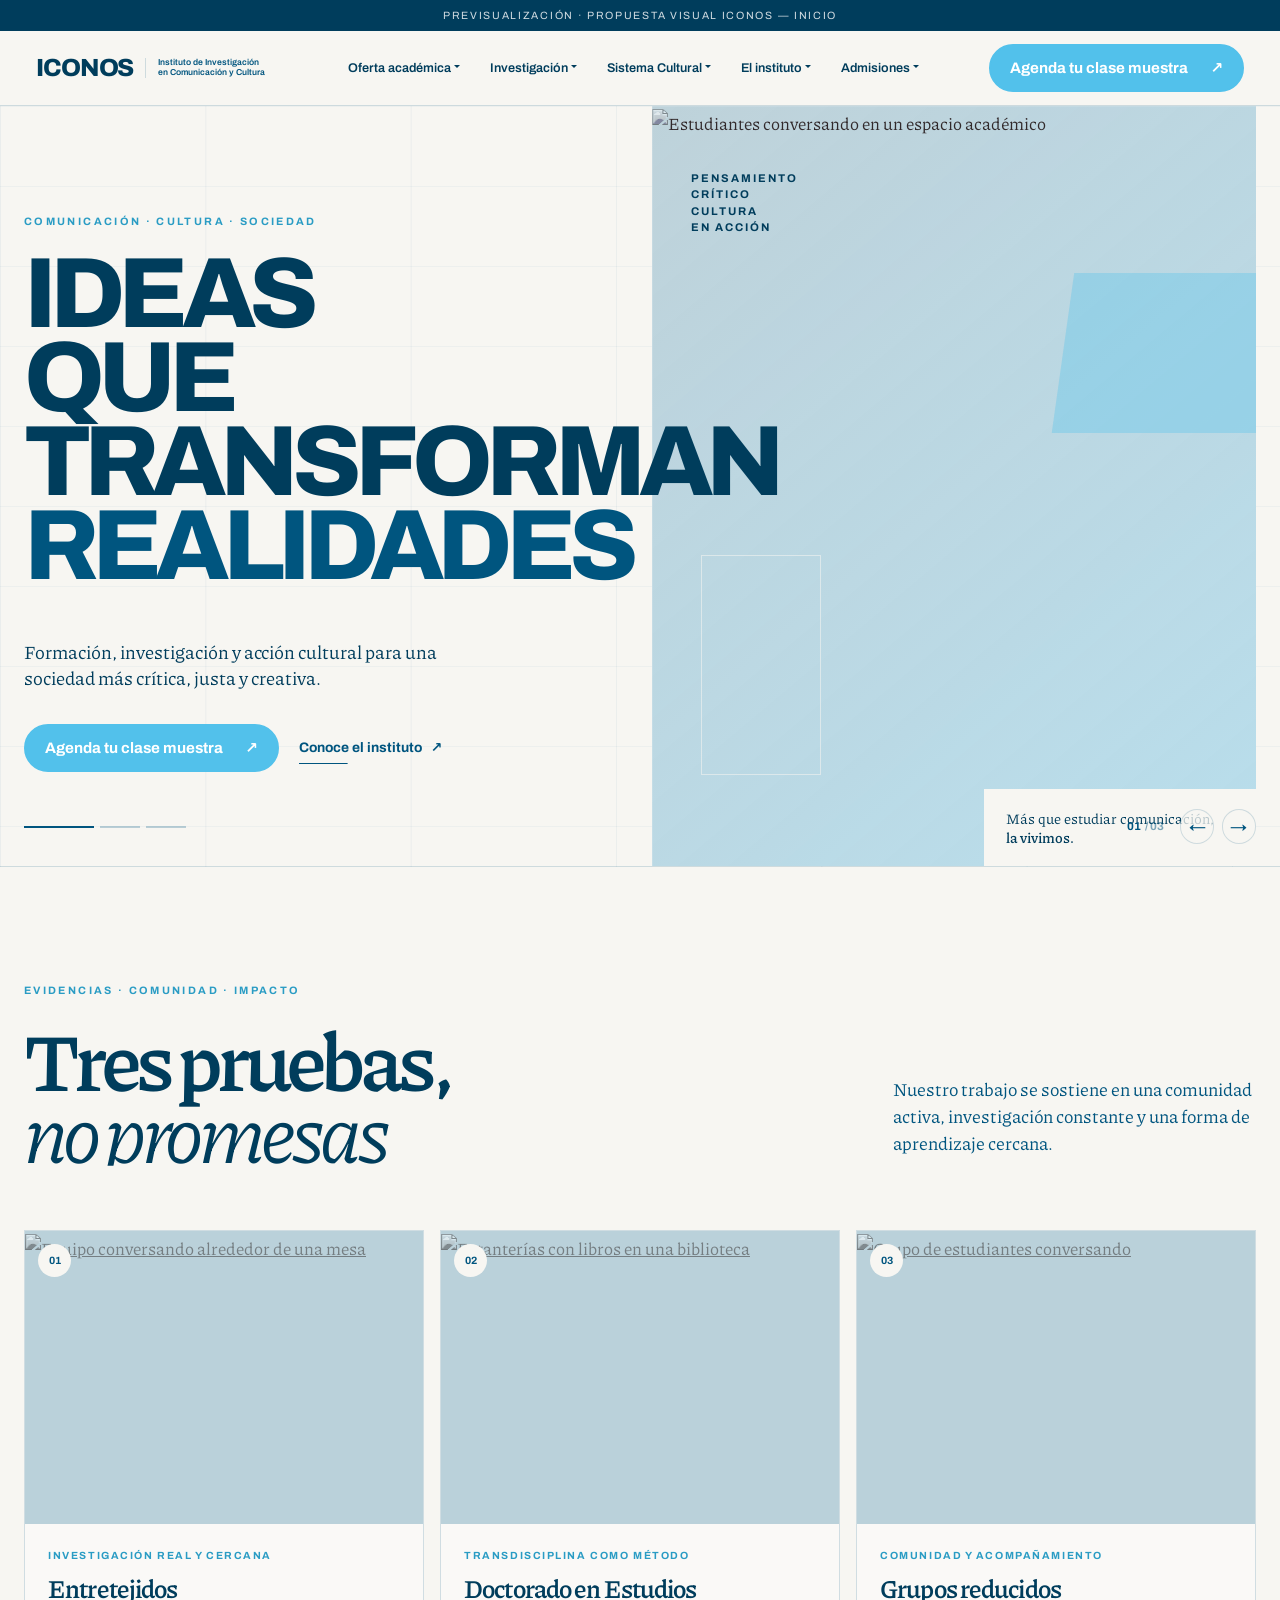
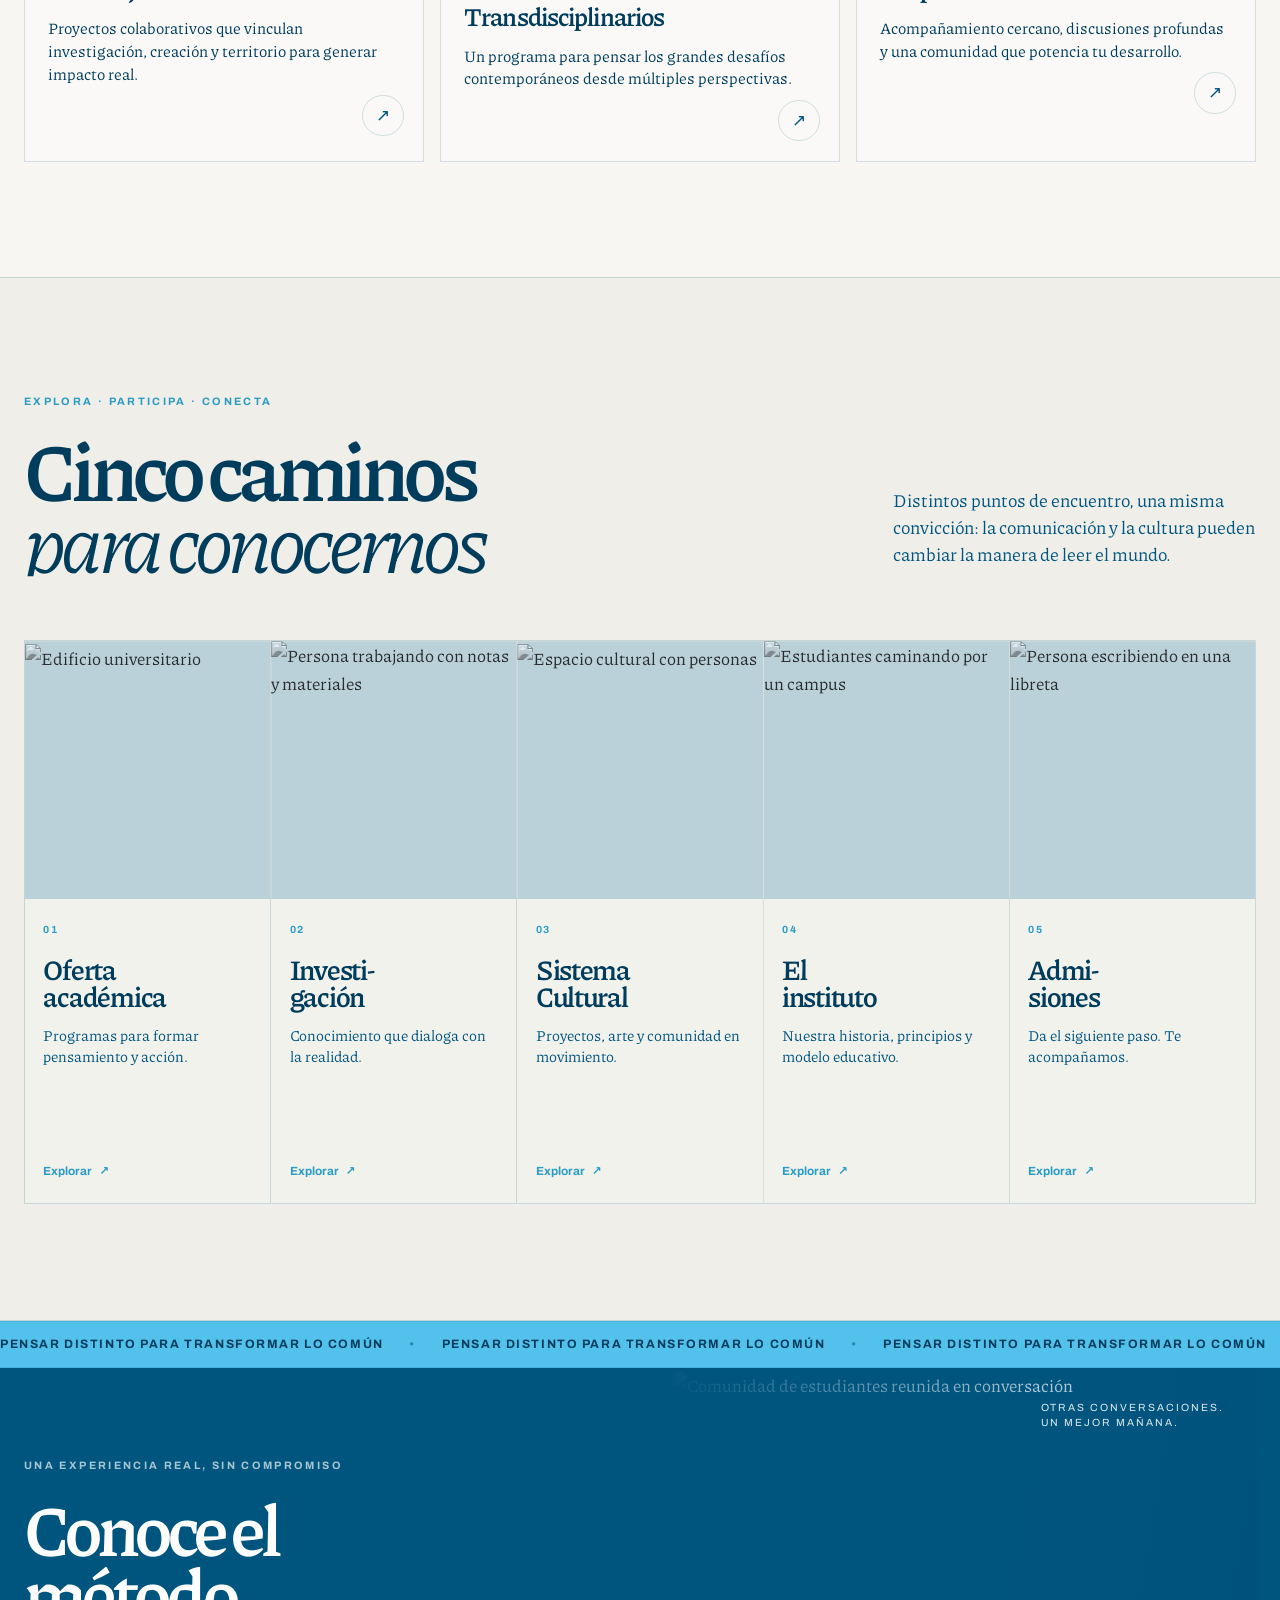
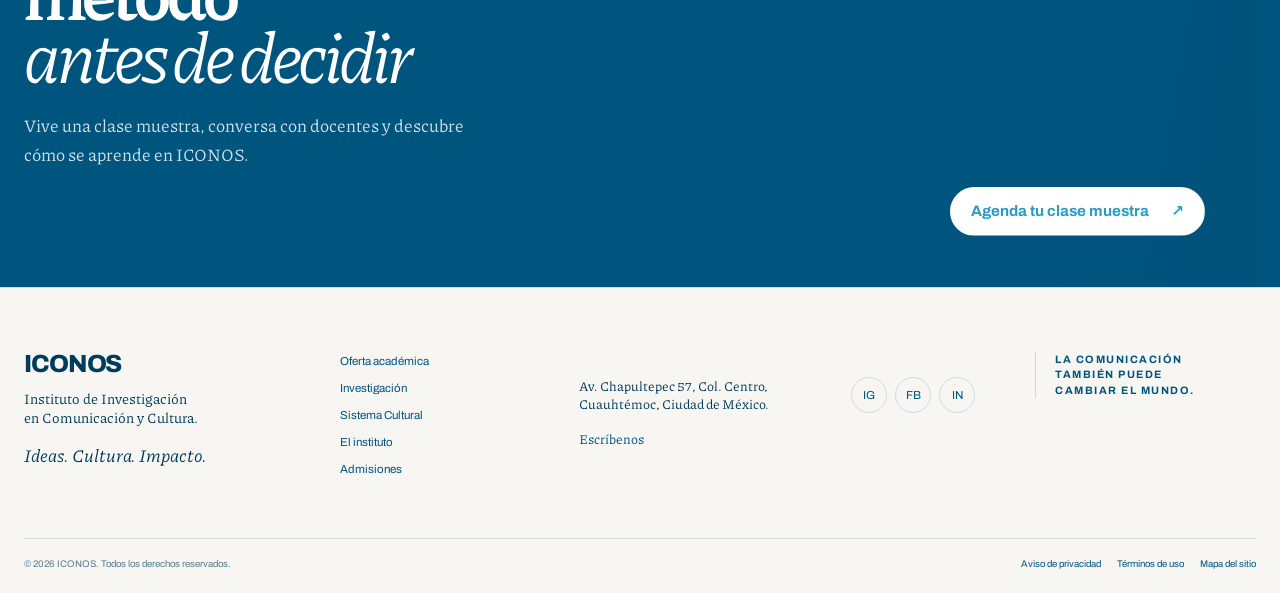
==== commit 91801569: "rediseño-global" ====
--- a/index.html
+++ b/index.html
@@ -1,332 +1,312 @@
-<!doctype html>
+<!DOCTYPE html>
+
 <html lang="es">
-
 <head>
-  <meta charset="utf-8">
-  <meta name="viewport" content="width=device-width, initial-scale=1">
-  <title>ICONOS — Instituto de Investigación en Comunicación y Cultura</title>
-  <link
-    href="https://fonts.googleapis.com/css2?family=Archivo:wght@500;600;700;800&family=Piazzolla:ital,wght@0,400;0,600;1,400&display=swap"
-    rel="stylesheet">
-  <link href="https://cdn.jsdelivr.net/npm/bootstrap@5.3.3/dist/css/bootstrap.min.css" rel="stylesheet">
-  <link rel="stylesheet" href="css/estilos.css">
+<meta charset="utf-8"/>
+<meta content="width=device-width, initial-scale=1" name="viewport"/>
+<meta content="ICONOS — Instituto de Investigación en Comunicación y Cultura. Formación, investigación y acción cultural desde el pensamiento crítico y la transdisciplina." name="description"/>
+<title>ICONOS — Instituto de Investigación en Comunicación y Cultura</title>
+<link href="https://fonts.googleapis.com" rel="preconnect"/>
+<link crossorigin="" href="https://fonts.gstatic.com" rel="preconnect"/>
+<link href="https://fonts.googleapis.com/css2?family=Archivo:wght@500;600;700;800&amp;family=Piazzolla:ital,wght@0,400;0,600;1,400&amp;display=swap" rel="stylesheet"/>
+<link href="https://cdn.jsdelivr.net/npm/bootstrap@5.3.3/dist/css/bootstrap.min.css" rel="stylesheet"/><link href="css/main.css" rel="stylesheet"/>
 </head>
-
-<body>
-  <div class="aviso-preview">Previsualización · Propuesta de arquitectura — ICONOS</div>
-  <a class="skip-link" href="#contenido">Saltar al contenido</a>
-
-  <header class="iconos-navbar navbar navbar-expand-lg sticky-top">
-    <div class="container">
-      <a class="navbar-brand" href="index.html">ICONOS</a>
-      <button class="navbar-toggler" type="button" data-bs-toggle="collapse" data-bs-target="#navPrincipal"
-        aria-controls="navPrincipal" aria-expanded="false" aria-label="Abrir menú de navegación">
-        <span class="navbar-toggler-icon"></span>
-      </button>
-      <div class="collapse navbar-collapse" id="navPrincipal">
-        <ul class="navbar-nav mx-lg-auto align-items-lg-center gap-lg-3">
-          <li class="nav-item dropdown">
-            <a class="nav-link dropdown-toggle" href="oferta.html" role="button" data-bs-toggle="dropdown"
-              aria-expanded="false">Oferta académica</a>
-            <ul class="dropdown-menu">
-              <li><a class="dropdown-item" href="oferta.html#licenciaturas">Licenciaturas</a></li>
-              <li><a class="dropdown-item" href="oferta.html#especialidades">Especialidades</a></li>
-              <li><a class="dropdown-item" href="oferta.html#maestrias">Maestrías</a></li>
-              <li><a class="dropdown-item" href="doctorado.html">Doctorado</a></li>
-              <li><a class="dropdown-item" href="cursos-diplomados.html">Educación continua</a></li>
-            </ul>
-          </li>
-          <li class="nav-item dropdown">
-            <a class="nav-link dropdown-toggle" href="investigacion.html" role="button" data-bs-toggle="dropdown"
-              aria-expanded="false">Investigación</a>
-            <ul class="dropdown-menu">
-              <li><a class="dropdown-item" href="investigacion.html#lineas">Líneas de investigación</a></li>
-              <li><a class="dropdown-item" href="investigacion.html#entretejidos">Entretejidos</a></li>
-              <li><a class="dropdown-item" href="rici.html">RICI</a></li>
-              <li><a class="dropdown-item" href="investigacion.html#podcast">Podcast Inteligencias
-                  Transdisciplinarias</a></li>
-              <li><a class="dropdown-item" href="investigacion.html#biblioteca">Biblioteca</a></li>
-            </ul>
-          </li>
-          <li class="nav-item dropdown">
-            <a class="nav-link dropdown-toggle" href="sistema-cultural.html" role="button" data-bs-toggle="dropdown"
-              aria-expanded="false">Sistema Cultural</a>
-            <ul class="dropdown-menu">
-              <li><a class="dropdown-item" href="galeria.html">Galería</a></li>
-              <li><a class="dropdown-item" href="sistema-cultural.html#eventos">Eventos y ciclos</a></li>
-              <li><a class="dropdown-item" href="sistema-cultural.html#blog">Blog Ecos TD</a></li>
-              <li><a class="dropdown-item" href="sistema-cultural.html#vida-estudiantil">Vida estudiantil</a></li>
-            </ul>
-          </li>
-          <li class="nav-item dropdown">
-            <a class="nav-link dropdown-toggle" href="instituto.html" role="button" data-bs-toggle="dropdown"
-              aria-expanded="false">El instituto</a>
-            <ul class="dropdown-menu">
-              <li><a class="dropdown-item" href="instituto.html#filosofia">Filosofía</a></li>
-              <li><a class="dropdown-item" href="instituto.html#modelo">Modelo educativo</a></li>
-              <li><a class="dropdown-item" href="instituto.html#validez">Validez oficial (RVOE/SEP)</a></li>
-              <li><a class="dropdown-item" href="instituto.html#historia">Historia / quiénes somos</a></li>
-            </ul>
-          </li>
-          <li class="nav-item dropdown">
-            <a class="nav-link dropdown-toggle" href="admisiones.html" role="button" data-bs-toggle="dropdown"
-              aria-expanded="false">Admisiones</a>
-            <ul class="dropdown-menu">
-              <li><a class="dropdown-item" href="admisiones.html#proceso">Proceso de admisión</a></li>
-              <li><a class="dropdown-item" href="admisiones.html#clase-muestra">Clase muestra</a></li>
-              <li><a class="dropdown-item" href="admisiones.html#becas">Becas y financiamiento</a></li>
-              <li><a class="dropdown-item" href="admisiones.html#faq">Preguntas frecuentes</a></li>
-              <li><a class="dropdown-item" href="Contacto.html">Contacto</a></li>
-            </ul>
-          </li>
-        </ul>
-        <a class="btn btn-primary ms-lg-3 mt-3 mt-lg-0" href="admisiones.html#clase-muestra">Agenda tu clase
-          muestra</a>
-      </div>
-    </div>
-  </header>
-
-  <main id="contenido">
-    <section id="heroeCarrusel" class="heroe-carrusel carousel slide" data-bs-ride="carousel"
-      aria-label="Presentación ICONOS">
-      <div class="carousel-indicators">
-        <button type="button" data-bs-target="#heroeCarrusel" data-bs-slide-to="0" class="active"
-          aria-current="true" aria-label="Diapositiva 1"></button>
-        <button type="button" data-bs-target="#heroeCarrusel" data-bs-slide-to="1" aria-label="Diapositiva 2"></button>
-        <button type="button" data-bs-target="#heroeCarrusel" data-bs-slide-to="2" aria-label="Diapositiva 3"></button>
-        <button type="button" data-bs-target="#heroeCarrusel" data-bs-slide-to="3" aria-label="Diapositiva 4"></button>
-      </div>
-      <div class="carousel-inner">
-        <div class="carousel-item active">
-          <div class="duotono heroe-fondo">
-            <img src="https://images.unsplash.com/photo-1522202176988-66273c2fd55f?w=1600&q=70" alt="">
-          </div>
-          <div class="container heroe-contenido">
-            <span class="ojal">Instituto de Investigación en Comunicación y Cultura</span>
-            <h1>No formamos multitudes; <em>transformamos trayectorias</em></h1>
-            <p>Licenciaturas, especialidades, maestrías y un doctorado en Estudios Transdisciplinarios, formados desde
-              el pensamiento complejo y la transdisciplina, en grupos reducidos.</p>
-            <div class="d-flex flex-wrap gap-3 mt-4">
-              <a class="btn btn-primary" href="admisiones.html#clase-muestra">Agenda tu clase muestra</a>
-              <a class="btn btn-outline-light" href="oferta.html">Explora la oferta académica</a>
-            </div>
-          </div>
-        </div>
-        <div class="carousel-item">
-          <div class="duotono heroe-fondo">
-            <img src="https://images.unsplash.com/photo-1456513080510-7bf3a84b82f8?w=1600&q=70" alt="">
-          </div>
-          <div class="container heroe-contenido">
-            <span class="ojal">Doctorado en Estudios Transdisciplinarios</span>
-            <h1>El pensamiento complejo <em>como método</em></h1>
-            <p>Nuestro programa insignia: transdisciplina y Lógica de Investigación para quienes quieren entender el
-              mundo digital, no solo operarlo.</p>
-            <div class="d-flex flex-wrap gap-3 mt-4">
-              <a class="btn btn-primary" href="doctorado.html">Conoce el doctorado</a>
-              <a class="btn btn-outline-light" href="admisiones.html#clase-muestra">Agenda una charla</a>
-            </div>
-          </div>
-        </div>
-        <div class="carousel-item">
-          <div class="duotono heroe-fondo">
-            <img src="https://images.unsplash.com/photo-1620712943543-bcc4688e7485?w=1600&q=70" alt="">
-          </div>
-          <div class="container heroe-contenido">
-            <span class="ojal">Investigación real y cercana</span>
-            <h1>Entretejidos, RICI y una <em>comunidad que investiga</em></h1>
-            <p>Nuestra revista, nuestra red de investigadores y un cuerpo de mediadores con quienes se investiga de
-              verdad y de cerca.</p>
-            <div class="d-flex flex-wrap gap-3 mt-4">
-              <a class="btn btn-primary" href="investigacion.html">Conoce Investigación</a>
-              <a class="btn btn-outline-light" href="rici.html">Ver RICI</a>
-            </div>
-          </div>
-        </div>
-        <div class="carousel-item">
-          <div class="duotono heroe-fondo">
-            <img src="https://images.unsplash.com/photo-1531058020387-3be344556be6?w=1600&q=70" alt="">
-          </div>
-          <div class="container heroe-contenido">
-            <span class="ojal">Sistema Cultural</span>
-            <h1>Comunidad y acompañamiento, <em>no solo aulas</em></h1>
-            <p>Galería, ciclos de conferencias y vida estudiantil: el rostro humano del instituto, con atención
-              personalizada en grupos reducidos.</p>
-            <div class="d-flex flex-wrap gap-3 mt-4">
-              <a class="btn btn-primary" href="sistema-cultural.html">Ver Sistema Cultural</a>
-              <a class="btn btn-outline-light" href="galeria.html">Visita la Galería</a>
-            </div>
-          </div>
-        </div>
-      </div>
-      <button class="carousel-control-prev" type="button" data-bs-target="#heroeCarrusel" data-bs-slide="prev">
-        <span class="carousel-control-prev-icon" aria-hidden="true"></span>
-        <span class="visually-hidden">Diapositiva anterior</span>
-      </button>
-      <button class="carousel-control-next" type="button" data-bs-target="#heroeCarrusel" data-bs-slide="next">
-        <span class="carousel-control-next-icon" aria-hidden="true"></span>
-        <span class="visually-hidden">Siguiente diapositiva</span>
-      </button>
-    </section>
-
-    <section class="py-5 py-lg-6">
-      <div class="container">
-        <div class="mb-4">
-          <span class="ojal">Lo que nos distingue</span>
-          <h2>Tres pruebas, no promesas</h2>
-        </div>
-        <div class="row row-cols-1 row-cols-md-3 g-4">
-          <div class="col">
-            <article class="card h-100">
-              <a href="investigacion.html#entretejidos">
-                <div class="duotono">
-                  <img src="https://images.unsplash.com/photo-1544716278-ca5e3f4abd8c?w=640&q=70" alt="">
-                </div>
-              </a>
-              <div class="card-body d-flex flex-column gap-2">
-                <span class="tarjeta-meta">Investigación real y cercana</span>
-                <h3 class="card-title h5 mb-0"><a href="investigacion.html#entretejidos">Entretejidos</a></h3>
-                <p class="card-text">Nuestra revista de investigación, con aval externo, reúne el trabajo de la
-                  comunidad ICONOS número tras número.</p>
-              </div>
-            </article>
-          </div>
-          <div class="col">
-            <article class="card h-100">
-              <a href="doctorado.html">
-                <div class="duotono">
-                  <img src="https://images.unsplash.com/photo-1456513080510-7bf3a84b82f8?w=640&q=70" alt="">
-                </div>
-              </a>
-              <div class="card-body d-flex flex-column gap-2">
-                <span class="tarjeta-meta">Transdisciplina como método</span>
-                <h3 class="card-title h5 mb-0"><a href="doctorado.html">Doctorado en Estudios Transdisciplinarios</a>
-                </h3>
-                <p class="card-text">El programa insignia del instituto: pensamiento complejo y Lógica de
-                  Investigación como método, no como adorno.</p>
-              </div>
-            </article>
-          </div>
-          <div class="col">
-            <article class="card h-100">
-              <a href="instituto.html#modelo">
-                <div class="duotono">
-                  <img src="https://images.unsplash.com/photo-1517245386807-bb43f82c33c4?w=640&q=70" alt="">
-                </div>
-              </a>
-              <div class="card-body d-flex flex-column gap-2">
-                <span class="tarjeta-meta">Comunidad y acompañamiento</span>
-                <h3 class="card-title h5 mb-0"><a href="instituto.html#modelo">Grupos reducidos</a></h3>
-                <p class="card-text">Escala especializada como beneficio: acompañamiento personalizado, no
-                  masificación.</p>
-              </div>
-            </article>
-          </div>
-        </div>
-      </div>
-    </section>
-
-    <section class="py-5 py-lg-6 bg-tinta">
-      <div class="container">
-        <div class="mb-4">
-          <span class="ojal">Explora el instituto</span>
-          <h2>Cinco caminos para conocernos</h2>
-        </div>
-        <div class="row row-cols-1 row-cols-sm-2 row-cols-lg-5 g-4">
-          <div class="col">
-            <a class="card h-100 text-decoration-none" href="oferta.html">
-              <div class="card-body">
-                <h3 class="card-title h6 mb-1">Oferta académica</h3>
-                <p class="card-text small mb-0">Licenciaturas, especialidades, maestrías, doctorado y educación
-                  continua.</p>
-              </div>
-            </a>
-          </div>
-          <div class="col">
-            <a class="card h-100 text-decoration-none" href="investigacion.html">
-              <div class="card-body">
-                <h3 class="card-title h6 mb-1">Investigación</h3>
-                <p class="card-text small mb-0">El corazón, no un anexo: líneas, Entretejidos, RICI, podcast y
-                  biblioteca.</p>
-              </div>
-            </a>
-          </div>
-          <div class="col">
-            <a class="card h-100 text-decoration-none" href="sistema-cultural.html">
-              <div class="card-body">
-                <h3 class="card-title h6 mb-1">Sistema Cultural</h3>
-                <p class="card-text small mb-0">Galería, eventos, blog Ecos TD y vida estudiantil.</p>
-              </div>
-            </a>
-          </div>
-          <div class="col">
-            <a class="card h-100 text-decoration-none" href="instituto.html">
-              <div class="card-body">
-                <h3 class="card-title h6 mb-1">El instituto</h3>
-                <p class="card-text small mb-0">Filosofía, modelo educativo, validez oficial e historia.</p>
-              </div>
-            </a>
-          </div>
-          <div class="col">
-            <a class="card h-100 text-decoration-none" href="admisiones.html">
-              <div class="card-body">
-                <h3 class="card-title h6 mb-1">Admisiones</h3>
-                <p class="card-text small mb-0">Proceso, clase muestra, becas y preguntas frecuentes.</p>
-              </div>
-            </a>
-          </div>
-        </div>
-      </div>
-    </section>
-
-    <section class="cta-banda">
-      <div class="container">
-        <h2>Conoce el método antes de decidir</h2>
-        <p>La clase muestra te permite conocer el método, el grupo y al mediador sin costo, antes de inscribirte.</p>
-        <a class="btn btn-light" href="admisiones.html#clase-muestra">Agenda tu clase muestra</a>
-      </div>
-    </section>
-  </main>
-
-  <footer class="sitio-pie">
-    <div class="container">
-      <div class="row g-4 mb-4">
-        <div class="col-sm-6 col-lg-3">
-          <h4>ICONOS</h4>
-          <p>Instituto de Investigación en Comunicación y Cultura.</p>
-        </div>
-        <div class="col-sm-6 col-lg-3">
-          <h4>Visítanos</h4>
-          <p>Av. Chapultepec 57, Col. Centro,<br>Cuauhtémoc, Ciudad de México.</p>
-          <p class="mb-0"><a href="https://wa.me/525500000000" target="_blank" rel="noopener">WhatsApp</a> · <a
-              href="#">Portal / LMS</a></p>
-        </div>
-        <div class="col-sm-6 col-lg-3">
-          <h4>Enlaces</h4>
-          <ul>
-            <li><a href="#">Mapa de sitio</a></li>
-            <li><a href="#">Aviso de privacidad</a></li>
-            <li><a href="#">Reglamento</a></li>
-            <li><a href="instituto.html#filosofia">Filosofía (PDF)</a></li>
-            <li><a href="investigacion.html#entretejidos">Entretejidos</a></li>
-          </ul>
-        </div>
-        <div class="col-sm-6 col-lg-3">
-          <h4>Síguenos</h4>
-          <ul>
-            <li><a href="#">Facebook</a></li>
-            <li><a href="#">Instagram</a></li>
-            <li><a href="#">LinkedIn</a></li>
-          </ul>
-        </div>
-      </div>
-      <div class="pie-legal d-flex flex-wrap justify-content-between gap-2">
-        <span>© 2026 ICONOS Instituto de Investigación en Comunicación y Cultura.</span>
-        <span><a href="#">Política de privacidad</a></span>
-      </div>
-    </div>
-  </footer>
-
-  <script src="https://cdn.jsdelivr.net/npm/bootstrap@5.3.3/dist/js/bootstrap.bundle.min.js"></script>
+<body class="home-redesign site-redesign page-home">
+<div class="aviso-preview">Previsualización · Propuesta visual ICONOS — Inicio</div>
+<a class="skip-link" href="#contenido">Saltar al contenido</a>
+<header class="iconos-navbar navbar navbar-expand-lg sticky-top" data-site-header="">
+<div class="container-fluid editorial-container">
+<a aria-label="ICONOS, inicio" class="navbar-brand brand-lockup" href="index.html">
+<span class="brand-word">ICONOS</span>
+<span class="brand-sub">Instituto de Investigación<br/>en Comunicación y Cultura</span>
+</a>
+<button aria-controls="navPrincipal" aria-expanded="false" aria-label="Abrir menú de navegación" class="navbar-toggler" data-bs-target="#navPrincipal" data-bs-toggle="collapse" type="button">
+<span class="navbar-toggler-icon"></span>
+</button>
+<div class="collapse navbar-collapse" id="navPrincipal">
+<ul class="navbar-nav mx-lg-auto align-items-lg-center gap-lg-2">
+<li class="nav-item dropdown">
+<a aria-expanded="false" class="nav-link dropdown-toggle" data-bs-toggle="dropdown" href="oferta.html" role="button">Oferta académica</a>
+<ul class="dropdown-menu">
+<li><a class="dropdown-item" href="oferta.html#licenciaturas">Licenciaturas</a></li>
+<li><a class="dropdown-item" href="oferta.html#especialidades">Especialidades</a></li>
+<li><a class="dropdown-item" href="oferta.html#maestrias">Maestrías</a></li>
+<li><a class="dropdown-item" href="doctorado.html">Doctorado</a></li>
+<li><a class="dropdown-item" href="cursos-diplomados.html">Educación continua</a></li>
+</ul>
+</li>
+<li class="nav-item dropdown">
+<a aria-expanded="false" class="nav-link dropdown-toggle" data-bs-toggle="dropdown" href="investigacion.html" role="button">Investigación</a>
+<ul class="dropdown-menu">
+<li><a class="dropdown-item" href="investigacion.html#lineas">Líneas de investigación</a></li>
+<li><a class="dropdown-item" href="investigacion.html#entretejidos">Entretejidos</a></li>
+<li><a class="dropdown-item" href="rici.html">RICI</a></li>
+<li><a class="dropdown-item" href="investigacion.html#podcast">Podcast</a></li>
+<li><a class="dropdown-item" href="investigacion.html#biblioteca">Biblioteca</a></li>
+</ul>
+</li>
+<li class="nav-item dropdown">
+<a aria-expanded="false" class="nav-link dropdown-toggle" data-bs-toggle="dropdown" href="sistema-cultural.html" role="button">Sistema Cultural</a>
+<ul class="dropdown-menu">
+<li><a class="dropdown-item" href="galeria.html">Galería</a></li>
+<li><a class="dropdown-item" href="sistema-cultural.html#eventos">Eventos y ciclos</a></li>
+<li><a class="dropdown-item" href="sistema-cultural.html#blog">Blog Ecos TD</a></li>
+<li><a class="dropdown-item" href="sistema-cultural.html#vida-estudiantil">Vida estudiantil</a></li>
+</ul>
+</li>
+<li class="nav-item dropdown">
+<a aria-expanded="false" class="nav-link dropdown-toggle" data-bs-toggle="dropdown" href="instituto.html" role="button">El instituto</a>
+<ul class="dropdown-menu">
+<li><a class="dropdown-item" href="instituto.html#filosofia">Filosofía</a></li>
+<li><a class="dropdown-item" href="instituto.html#modelo">Modelo educativo</a></li>
+<li><a class="dropdown-item" href="instituto.html#validez">Validez oficial</a></li>
+<li><a class="dropdown-item" href="instituto.html#historia">Historia / quiénes somos</a></li>
+</ul>
+</li>
+<li class="nav-item dropdown">
+<a aria-expanded="false" class="nav-link dropdown-toggle" data-bs-toggle="dropdown" href="admisiones.html" role="button">Admisiones</a>
+<ul class="dropdown-menu">
+<li><a class="dropdown-item" href="admisiones.html#proceso">Proceso de admisión</a></li>
+<li><a class="dropdown-item" href="admisiones.html#clase-muestra">Clase muestra</a></li>
+<li><a class="dropdown-item" href="admisiones.html#becas">Becas y financiamiento</a></li>
+<li><a class="dropdown-item" href="admisiones.html#faq">Preguntas frecuentes</a></li>
+<li><a class="dropdown-item" href="Contacto.html">Contacto</a></li>
+</ul>
+</li>
+</ul>
+<a class="btn btn-primary nav-cta ms-lg-3 mt-3 mt-lg-0" href="admisiones.html#clase-muestra">
+<span>Agenda tu clase muestra</span><span aria-hidden="true" class="btn-arrow">↗</span>
+</a>
+</div>
+</div>
+</header>
+<main id="contenido">
+<section aria-label="Presentación ICONOS" class="hero-editorial carousel slide" data-bs-interval="7000" data-bs-ride="carousel" id="heroeCarrusel">
+<div class="carousel-inner">
+<article class="carousel-item active">
+<div class="editorial-container hero-grid">
+<div class="hero-copy">
+<p class="eyebrow hero-eyebrow" data-hero-animate="">Comunicación · Cultura · Sociedad</p>
+<h1 class="hero-title" data-hero-animate="">Ideas que transforman <span>realidades</span></h1>
+<p class="hero-lead" data-hero-animate="">Formación, investigación y acción cultural para una sociedad más crítica, justa y creativa.</p>
+<div class="hero-actions" data-hero-animate="">
+<a class="btn btn-primary btn-editorial" href="admisiones.html#clase-muestra"><span>Agenda tu clase muestra</span><span class="btn-arrow">↗</span></a>
+<a class="text-link" href="instituto.html"><span>Conoce el instituto</span><span aria-hidden="true">↗</span></a>
+</div>
+</div>
+<div class="hero-media" data-hero-media="">
+<div class="hero-image-frame">
+<img alt="Estudiantes conversando en un espacio académico" src="https://images.unsplash.com/photo-1522202176988-66273c2fd55f?w=1400&amp;q=82"/>
+</div>
+<div aria-hidden="true" class="hero-vertical-note">Pensamiento<br/>crítico<br/>cultura<br/>en acción</div>
+<div class="hero-caption">Más que estudiar comunicación,<br/><strong>la vivimos.</strong></div>
+<div aria-hidden="true" class="hero-shape hero-shape-a"></div>
+<div aria-hidden="true" class="hero-shape hero-shape-b"></div>
+</div>
+</div>
+</article>
+<article class="carousel-item">
+<div class="editorial-container hero-grid">
+<div class="hero-copy">
+<p class="eyebrow hero-eyebrow" data-hero-animate="">Doctorado · Transdisciplina · Método</p>
+<h2 class="hero-title h1" data-hero-animate="">El pensamiento complejo <span>como método</span></h2>
+<p class="hero-lead" data-hero-animate="">Un programa para quienes quieren comprender los grandes desafíos contemporáneos desde múltiples perspectivas.</p>
+<div class="hero-actions" data-hero-animate="">
+<a class="btn btn-primary btn-editorial" href="doctorado.html"><span>Conoce el doctorado</span><span class="btn-arrow">↗</span></a>
+<a class="text-link" href="admisiones.html#clase-muestra"><span>Agenda una charla</span><span aria-hidden="true">↗</span></a>
+</div>
+</div>
+<div class="hero-media" data-hero-media="">
+<div class="hero-image-frame">
+<img alt="Libros y materiales de estudio sobre una mesa" src="https://images.unsplash.com/photo-1456513080510-7bf3a84b82f8?w=1400&amp;q=82"/>
+</div>
+<div aria-hidden="true" class="hero-vertical-note">Pensar<br/>conectar<br/>investigar<br/>transformar</div>
+<div class="hero-caption">Un doctorado para leer el presente<br/><strong>con más de una lente.</strong></div>
+<div aria-hidden="true" class="hero-shape hero-shape-a"></div>
+<div aria-hidden="true" class="hero-shape hero-shape-b"></div>
+</div>
+</div>
+</article>
+<article class="carousel-item">
+<div class="editorial-container hero-grid">
+<div class="hero-copy">
+<p class="eyebrow hero-eyebrow" data-hero-animate="">Investigación · Comunidad · Diálogo</p>
+<h2 class="hero-title h1" data-hero-animate="">Investigar también es <span>crear comunidad</span></h2>
+<p class="hero-lead" data-hero-animate="">Entretejidos, RICI y una comunidad que convierte la investigación en conversación, colaboración y práctica.</p>
+<div class="hero-actions" data-hero-animate="">
+<a class="btn btn-primary btn-editorial" href="investigacion.html"><span>Explora investigación</span><span class="btn-arrow">↗</span></a>
+<a class="text-link" href="rici.html"><span>Conoce RICI</span><span aria-hidden="true">↗</span></a>
+</div>
+</div>
+<div class="hero-media" data-hero-media="">
+<div class="hero-image-frame">
+<img alt="Personas trabajando y conversando en grupo" src="https://images.unsplash.com/photo-1517048676732-d65bc937f952?w=1400&amp;q=82"/>
+</div>
+<div aria-hidden="true" class="hero-vertical-note">Conocimiento<br/>diálogo<br/>redes<br/>acción</div>
+<div class="hero-caption">Las ideas crecen cuando<br/><strong>se ponen en común.</strong></div>
+<div aria-hidden="true" class="hero-shape hero-shape-a"></div>
+<div aria-hidden="true" class="hero-shape hero-shape-b"></div>
+</div>
+</div>
+</article>
+</div>
+<div class="editorial-container hero-controls">
+<div aria-label="Seleccionar diapositiva" class="carousel-indicators position-static m-0">
+<button aria-current="true" aria-label="Diapositiva 1" class="active" data-bs-slide-to="0" data-bs-target="#heroeCarrusel" type="button"></button>
+<button aria-label="Diapositiva 2" data-bs-slide-to="1" data-bs-target="#heroeCarrusel" type="button"></button>
+<button aria-label="Diapositiva 3" data-bs-slide-to="2" data-bs-target="#heroeCarrusel" type="button"></button>
+</div>
+<div aria-hidden="true" class="hero-index"><span data-slide-index="">01</span><span>/ 03</span></div>
+<div class="hero-arrows">
+<button aria-label="Diapositiva anterior" class="hero-arrow" data-bs-slide="prev" data-bs-target="#heroeCarrusel" type="button">←</button>
+<button aria-label="Siguiente diapositiva" class="hero-arrow" data-bs-slide="next" data-bs-target="#heroeCarrusel" type="button">→</button>
+</div>
+</div>
+</section>
+<section class="proof-section section-pad" data-reveal-section="">
+<div class="editorial-container">
+<div class="section-heading editorial-heading-grid reveal-item">
+<div>
+<p class="eyebrow">Evidencias · Comunidad · Impacto</p>
+<h2>Tres pruebas,<br/><span>no promesas</span></h2>
+</div>
+<p class="section-intro">Nuestro trabajo se sostiene en una comunidad activa, investigación constante y una forma de aprendizaje cercana.</p>
+</div>
+<div class="proof-grid">
+<article class="editorial-card proof-card reveal-item" style="--delay: 0ms">
+<a aria-label="Conoce Entretejidos" class="card-image-link" href="investigacion.html#entretejidos">
+<div class="card-image editorial-image">
+<img alt="Equipo conversando alrededor de una mesa" src="https://images.unsplash.com/photo-1521737711867-e3b97375f902?w=900&amp;q=80"/>
+<span class="image-index">01</span>
+</div>
+</a>
+<div class="editorial-card-body">
+<div class="card-kicker">Investigación real y cercana</div>
+<h3><a href="investigacion.html#entretejidos">Entretejidos</a></h3>
+<p>Proyectos colaborativos que vinculan investigación, creación y territorio para generar impacto real.</p>
+<a aria-label="Ir a Entretejidos" class="circle-link" href="investigacion.html#entretejidos">↗</a>
+</div>
+</article>
+<article class="editorial-card proof-card reveal-item" style="--delay: 100ms">
+<a aria-label="Conoce el Doctorado en Estudios Transdisciplinarios" class="card-image-link" href="doctorado.html">
+<div class="card-image editorial-image">
+<img alt="Estanterías con libros en una biblioteca" src="https://images.unsplash.com/photo-1481627834876-b7833e8f5570?w=900&amp;q=80"/>
+<span class="image-index">02</span>
+</div>
+</a>
+<div class="editorial-card-body">
+<div class="card-kicker">Transdisciplina como método</div>
+<h3><a href="doctorado.html">Doctorado en Estudios Transdisciplinarios</a></h3>
+<p>Un programa para pensar los grandes desafíos contemporáneos desde múltiples perspectivas.</p>
+<a aria-label="Ir al Doctorado" class="circle-link" href="doctorado.html">↗</a>
+</div>
+</article>
+<article class="editorial-card proof-card reveal-item" style="--delay: 200ms">
+<a aria-label="Conoce el modelo educativo de ICONOS" class="card-image-link" href="instituto.html#modelo">
+<div class="card-image editorial-image">
+<img alt="Grupo de estudiantes conversando" src="https://images.unsplash.com/photo-1529390079861-591de354faf5?w=900&amp;q=80"/>
+<span class="image-index">03</span>
+</div>
+</a>
+<div class="editorial-card-body">
+<div class="card-kicker">Comunidad y acompañamiento</div>
+<h3><a href="instituto.html#modelo">Grupos reducidos</a></h3>
+<p>Acompañamiento cercano, discusiones profundas y una comunidad que potencia tu desarrollo.</p>
+<a aria-label="Conoce el modelo educativo" class="circle-link" href="instituto.html#modelo">↗</a>
+</div>
+</article>
+</div>
+</div>
+</section>
+<section class="pathways-section section-pad" data-reveal-section="">
+<div class="editorial-container">
+<div class="section-heading editorial-heading-grid reveal-item">
+<div>
+<p class="eyebrow">Explora · Participa · Conecta</p>
+<h2>Cinco caminos<br/><span>para conocernos</span></h2>
+</div>
+<p class="section-intro">Distintos puntos de encuentro, una misma convicción: la comunicación y la cultura pueden cambiar la manera de leer el mundo.</p>
+</div>
+<div class="pathways-grid">
+<a class="pathway-card reveal-item" href="oferta.html" style="--delay: 0ms">
+<div class="pathway-image editorial-image"><img alt="Edificio universitario" src="https://images.unsplash.com/photo-1562774053-701939374585?w=800&amp;q=80"/></div>
+<div class="pathway-content"><span class="pathway-number">01</span><h3>Oferta<br/>académica</h3><p>Programas para formar pensamiento y acción.</p><span class="pathway-link">Explorar <span>↗</span></span></div>
+</a>
+<a class="pathway-card reveal-item" href="investigacion.html" style="--delay: 80ms">
+<div class="pathway-image editorial-image"><img alt="Persona trabajando con notas y materiales" src="https://images.unsplash.com/photo-1434030216411-0b793f4b4173?w=800&amp;q=80"/></div>
+<div class="pathway-content"><span class="pathway-number">02</span><h3>Investi-<br/>gación</h3><p>Conocimiento que dialoga con la realidad.</p><span class="pathway-link">Explorar <span>↗</span></span></div>
+</a>
+<a class="pathway-card reveal-item" href="sistema-cultural.html" style="--delay: 160ms">
+<div class="pathway-image editorial-image"><img alt="Espacio cultural con personas" src="https://images.unsplash.com/photo-1500530855697-b586d89ba3ee?w=800&amp;q=80"/></div>
+<div class="pathway-content"><span class="pathway-number">03</span><h3>Sistema<br/>Cultural</h3><p>Proyectos, arte y comunidad en movimiento.</p><span class="pathway-link">Explorar <span>↗</span></span></div>
+</a>
+<a class="pathway-card reveal-item" href="instituto.html" style="--delay: 240ms">
+<div class="pathway-image editorial-image"><img alt="Estudiantes caminando por un campus" src="https://images.unsplash.com/photo-1523050854058-8df90110c9f1?w=800&amp;q=80"/></div>
+<div class="pathway-content"><span class="pathway-number">04</span><h3>El<br/>instituto</h3><p>Nuestra historia, principios y modelo educativo.</p><span class="pathway-link">Explorar <span>↗</span></span></div>
+</a>
+<a class="pathway-card reveal-item" href="admisiones.html" style="--delay: 320ms">
+<div class="pathway-image editorial-image"><img alt="Persona escribiendo en una libreta" src="https://images.unsplash.com/photo-1455390582262-044cdead277a?w=800&amp;q=80"/></div>
+<div class="pathway-content"><span class="pathway-number">05</span><h3>Admi-<br/>siones</h3><p>Da el siguiente paso. Te acompañamos.</p><span class="pathway-link">Explorar <span>↗</span></span></div>
+</a>
+</div>
+</div>
+</section>
+<section aria-label="Idea institucional" class="manifesto-strip">
+<div aria-hidden="true" class="manifesto-track">
+<span>Pensar distinto para transformar lo común</span><i>•</i><span>Pensar distinto para transformar lo común</span><i>•</i><span>Pensar distinto para transformar lo común</span><i>•</i><span>Pensar distinto para transformar lo común</span>
+</div>
+</section>
+<section class="cta-editorial" data-reveal-section="">
+<div class="editorial-container cta-grid">
+<div class="cta-copy reveal-item">
+<p class="eyebrow eyebrow-light">Una experiencia real, sin compromiso</p>
+<h2>Conoce el método<br/><span>antes de decidir</span></h2>
+<p>Vive una clase muestra, conversa con docentes y descubre cómo se aprende en ICONOS.</p>
+</div>
+<div class="cta-media reveal-item" style="--delay: 120ms">
+<img alt="Comunidad de estudiantes reunida en conversación" src="https://images.unsplash.com/photo-1529156069898-49953e39b3ac?w=1200&amp;q=82"/>
+<div class="cta-media-overlay">Otras conversaciones.<br/>Un mejor mañana.</div>
+</div>
+<a class="btn btn-light cta-button reveal-item" href="admisiones.html#clase-muestra" style="--delay: 220ms"><span>Agenda tu clase muestra</span><span class="btn-arrow">↗</span></a>
+</div>
+</section>
+</main>
+<footer class="sitio-pie editorial-footer">
+<div class="editorial-container">
+<div class="footer-grid">
+<div class="footer-brand">
+<div class="brand-word">ICONOS</div>
+<p>Instituto de Investigación<br/>en Comunicación y Cultura.</p>
+<p class="footer-motto">Ideas. Cultura. Impacto.</p>
+</div>
+<nav aria-label="Navegación del pie" class="footer-nav">
+<a href="oferta.html">Oferta académica</a>
+<a href="investigacion.html">Investigación</a>
+<a href="sistema-cultural.html">Sistema Cultural</a>
+<a href="instituto.html">El instituto</a>
+<a href="admisiones.html">Admisiones</a>
+</nav>
+<div class="footer-contact">
+<h4>Contacto</h4>
+<p>Av. Chapultepec 57, Col. Centro,<br/>Cuauhtémoc, Ciudad de México.</p>
+<p><a href="Contacto.html">Escríbenos</a></p>
+</div>
+<div class="footer-social">
+<h4>Síguenos</h4>
+<div class="social-row">
+<a aria-label="Instagram" href="#">IG</a>
+<a aria-label="Facebook" href="#">FB</a>
+<a aria-label="LinkedIn" href="#">IN</a>
+</div>
+</div>
+<div aria-hidden="true" class="footer-statement">La comunicación<br/>también puede<br/>cambiar el mundo.</div>
+</div>
+<div class="footer-bottom">
+<span>© 2026 ICONOS. Todos los derechos reservados.</span>
+<div><a href="#">Aviso de privacidad</a><a href="#">Términos de uso</a><a href="#">Mapa del sitio</a></div>
+</div>
+</div>
+</footer>
+<script src="https://cdn.jsdelivr.net/npm/bootstrap@5.3.3/dist/js/bootstrap.bundle.min.js"></script><script src="js/global.js"></script>
 </body>
-
 </html>
--- a/css/main.css
+++ b/css/main.css
@@ -0,0 +1,1878 @@
+/* ICONOS 2026 — Hoja de estilos
+   Se carga DESPUÉS de bootstrap.min.css. Remapea las variables de Bootstrap
+   a la identidad ICONOS y cubre lo que Bootstrap no resuelve (duotono,
+   ojal, tarjetas de evento/investigador, chips de contacto, etc.). */
+
+/* =========================================================
+   1. Tokens de diseño ICONOS
+   ========================================================= */
+:root {
+  --tinta: #00557f;
+  /* azul-negro profundo */
+  --papel: #f7f6f2;
+  /* fondo claro neutro cálido */
+  --rosa: #52c1eb;
+  /* rosa mexicano — acento */
+  --rosa-oscuro: #2a9cc4;
+  --gris: #3d7a99;
+  --linea: #d9d7cf;
+  --blanco: #ffffff;
+
+  --f-display: "Archivo", system-ui, sans-serif;
+  --f-cuerpo: "Piazzolla", Georgia, serif;
+
+  --radio: 2px;
+  --sombra: 0 14px 40px rgba(26, 27, 46, 0.12);
+
+  /* ---- Remapeo de variables de Bootstrap 5 ---- */
+  --bs-body-font-family: var(--f-cuerpo);
+  --bs-body-font-size: 1.0625rem;
+  --bs-body-line-height: 1.65;
+  --bs-body-color: var(--tinta);
+  --bs-body-bg: var(--papel);
+  --bs-emphasis-color: var(--tinta);
+  --bs-heading-color: var(--tinta);
+
+  --bs-primary: #52c1eb;
+  --bs-primary-rgb: 82, 193, 235;
+  --bs-primary-text-emphasis: var(--rosa-oscuro);
+  --bs-secondary: #00557f;
+  --bs-secondary-rgb: 0, 85, 127;
+
+  --bs-link-color: var(--rosa-oscuro);
+  --bs-link-color-rgb: 42, 156, 196;
+  --bs-link-hover-color: var(--rosa);
+  --bs-link-hover-color-rgb: 82, 193, 235;
+
+  --bs-border-color: var(--linea);
+  --bs-border-radius: var(--radio);
+  --bs-border-radius-sm: var(--radio);
+  --bs-border-radius-lg: var(--radio);
+  --bs-border-radius-xl: var(--radio);
+  --bs-border-radius-pill: 999px;
+
+  --bs-font-sans-serif: var(--f-display);
+}
+
+/* =========================================================
+   2. Tipografía y base
+   ========================================================= */
+html {
+  scroll-behavior: smooth;
+}
+
+@media (prefers-reduced-motion: reduce) {
+  html {
+    scroll-behavior: auto;
+  }
+
+  *,
+  *::before,
+  *::after {
+    animation-duration: 0.001ms !important;
+    animation-iteration-count: 1 !important;
+    transition-duration: 0.001ms !important;
+  }
+}
+
+h1,
+h2,
+h3,
+h4,
+h5,
+h6,
+.h1,
+.h2,
+.h3,
+.h4,
+.h5,
+.h6 {
+  font-family: var(--f-display);
+  font-weight: 800;
+  line-height: 1.05;
+  letter-spacing: -0.02em;
+}
+
+h1,
+.h1 {
+  font-size: clamp(2.2rem, 5.5vw, 3.6rem);
+}
+
+h2,
+.h2 {
+  font-size: clamp(1.8rem, 4vw, 2.8rem);
+}
+
+h3,
+.h3 {
+  font-size: clamp(1.2rem, 2.5vw, 1.5rem);
+}
+
+/* Etiqueta "ojal" — dispositivo visual recurrente */
+.ojal {
+  font-family: var(--f-display);
+  font-size: 0.75rem;
+  font-weight: 700;
+  letter-spacing: 0.18em;
+  text-transform: uppercase;
+  color: var(--rosa);
+  display: inline-flex;
+  align-items: center;
+  gap: 0.5rem;
+  margin-bottom: 1rem;
+}
+
+.ojal::before {
+  content: "";
+  width: 1.6rem;
+  height: 2px;
+  background: var(--rosa);
+}
+
+.encabezado-pagina .ojal,
+.bg-tinta .ojal {
+  color: var(--rosa);
+}
+
+.skip-link {
+  position: absolute;
+  left: -9999px;
+  background: var(--tinta);
+  color: var(--blanco);
+  padding: 0.6rem 1rem;
+  z-index: 1080;
+}
+
+.skip-link:focus {
+  left: 1rem;
+  top: 1rem;
+}
+
+.aviso-preview {
+  background: #00557f;
+  color: #52c1eb;
+  text-align: center;
+  font-family: var(--f-display);
+  font-size: 0.78rem;
+  letter-spacing: 0.15em;
+  text-transform: uppercase;
+  padding: 0.4rem;
+}
+
+/* =========================================================
+   3. Firma visual: duotono
+   ========================================================= */
+.duotono {
+  position: relative;
+  overflow: hidden;
+  background: var(--tinta);
+  border-radius: var(--radio);
+  aspect-ratio: 16 / 10;
+}
+
+.duotono img {
+  width: 100%;
+  height: 100%;
+  object-fit: cover;
+  transition: transform 0.5s ease;
+}
+
+a:hover .duotono img {
+  transform: scale(1.04);
+}
+
+/* =========================================================
+   4. Navbar (Bootstrap)
+   ========================================================= */
+.iconos-navbar {
+  background: var(--papel);
+  border-bottom: 1px solid var(--linea);
+  padding-block: 0.6rem;
+}
+
+.iconos-navbar .navbar-brand {
+  font-family: var(--f-display);
+  font-weight: 800;
+  font-size: 1.2rem;
+  color: var(--tinta);
+}
+
+.iconos-navbar .nav-link {
+  font-family: var(--f-display);
+  font-size: 0.92rem;
+  font-weight: 600;
+  color: var(--tinta);
+}
+
+.iconos-navbar .nav-link:hover,
+.iconos-navbar .nav-link:focus,
+.iconos-navbar .nav-link.active {
+  color: var(--rosa-oscuro);
+}
+
+.iconos-navbar .dropdown-menu {
+  border-color: var(--linea);
+  box-shadow: var(--sombra);
+}
+
+.iconos-navbar .dropdown-item {
+  font-family: var(--f-display);
+  font-weight: 500;
+  font-size: 0.92rem;
+}
+
+.iconos-navbar .dropdown-item:hover,
+.iconos-navbar .dropdown-item:focus,
+.iconos-navbar .dropdown-item.active {
+  background: var(--papel);
+  color: var(--rosa-oscuro);
+}
+
+.iconos-navbar .navbar-toggler {
+  border-radius: var(--radio);
+  border-color: var(--tinta);
+}
+
+.iconos-navbar .navbar-toggler:focus {
+  box-shadow: 0 0 0 0.2rem rgba(82, 193, 235, 0.4);
+}
+
+/* =========================================================
+   5. Botones (Bootstrap)
+   ========================================================= */
+.btn {
+  font-family: var(--f-display);
+  font-weight: 700;
+  font-size: 0.95rem;
+  --bs-btn-border-radius: var(--radio);
+  --bs-btn-border-width: 2px;
+}
+
+.btn-primary {
+  --bs-btn-bg: var(--rosa);
+  --bs-btn-border-color: var(--rosa);
+  --bs-btn-hover-bg: var(--rosa-oscuro);
+  --bs-btn-hover-border-color: var(--rosa-oscuro);
+  --bs-btn-active-bg: var(--rosa-oscuro);
+  --bs-btn-active-border-color: var(--rosa-oscuro);
+  --bs-btn-color: var(--blanco);
+  --bs-btn-hover-color: var(--blanco);
+  --bs-btn-active-color: var(--blanco);
+}
+
+.btn-outline-tinta {
+  --bs-btn-color: var(--tinta);
+  --bs-btn-border-color: var(--tinta);
+  --bs-btn-hover-bg: var(--tinta);
+  --bs-btn-hover-border-color: var(--tinta);
+  --bs-btn-hover-color: var(--blanco);
+  --bs-btn-active-bg: var(--tinta);
+  --bs-btn-active-border-color: var(--tinta);
+}
+
+.btn-outline-light {
+  --bs-btn-color: var(--papel);
+  --bs-btn-border-color: var(--papel);
+  --bs-btn-hover-bg: var(--papel);
+  --bs-btn-hover-color: var(--tinta);
+  --bs-btn-active-bg: var(--papel);
+  --bs-btn-active-color: var(--tinta);
+}
+
+.btn-light {
+  --bs-btn-bg: var(--blanco);
+  --bs-btn-color: var(--rosa-oscuro);
+  --bs-btn-border-color: var(--blanco);
+  --bs-btn-hover-bg: var(--tinta);
+  --bs-btn-hover-color: var(--blanco);
+  --bs-btn-hover-border-color: var(--tinta);
+}
+
+/* Chips de selección (usados en Contacto) con el patrón btn-check + btn */
+.chip-lista .btn-check+.btn {
+  border-radius: 999px;
+  border-width: 1.5px;
+  font-weight: 600;
+}
+
+.chip-lista .btn-check+.btn-outline-tinta {
+  --bs-btn-color: var(--tinta);
+  --bs-btn-border-color: var(--linea);
+}
+
+.chip-lista .btn-check:checked+.btn-outline-tinta {
+  --bs-btn-active-bg: rgba(82, 193, 235, 0.12);
+  --bs-btn-active-color: var(--tinta);
+  --bs-btn-active-border-color: var(--tinta);
+}
+
+/* =========================================================
+   6. Tarjetas (Bootstrap card)
+   ========================================================= */
+.card {
+  --bs-card-border-color: var(--linea);
+  --bs-card-border-radius: var(--radio);
+  --bs-card-cap-bg: transparent;
+  transition: box-shadow 0.25s ease, transform 0.25s ease;
+}
+
+.card:hover {
+  box-shadow: var(--sombra);
+  transform: translateY(-3px);
+}
+
+.card .duotono {
+  border-radius: 0;
+}
+
+.tarjeta-meta {
+  font-family: var(--f-display);
+  font-size: 0.78rem;
+  font-weight: 600;
+  letter-spacing: 0.12em;
+  text-transform: uppercase;
+  color: var(--gris);
+}
+
+.card-title a {
+  color: var(--tinta);
+  text-decoration: none;
+}
+
+.card-title a:hover {
+  color: var(--rosa);
+}
+
+.tarjeta-pie {
+  margin-top: auto;
+  padding-top: 0.6rem;
+  display: flex;
+  align-items: center;
+  justify-content: space-between;
+  gap: 0.6rem;
+}
+
+.tarjeta-enlace {
+  font-family: var(--f-display);
+  font-size: 0.85rem;
+  font-weight: 700;
+  text-decoration: none;
+  color: var(--rosa-oscuro);
+}
+
+.tarjeta-enlace:hover {
+  color: var(--rosa);
+}
+
+.tarjeta-modalidad {
+  font-family: var(--f-display);
+  font-size: 0.72rem;
+  font-weight: 700;
+  letter-spacing: 0.04em;
+  color: var(--gris);
+  border: 1px solid var(--linea);
+  border-radius: 999px;
+  padding: 0.2rem 0.6rem;
+}
+
+/* Animación de entrada al hacer scroll (revelada por el
+   IntersectionObserver en js/listado-programas.js), acotada a
+   [data-grid-programas] para no afectar otras rejillas de tarjetas */
+[data-grid-programas] .card {
+  opacity: 0;
+  transform: translateY(14px);
+}
+
+[data-grid-programas] .card.visible {
+  animation: aparecer 0.55s ease forwards;
+}
+
+@keyframes aparecer {
+  to {
+    opacity: 1;
+    transform: translateY(0);
+  }
+}
+
+@media (prefers-reduced-motion: reduce) {
+  [data-grid-programas] .card {
+    opacity: 1;
+    transform: none;
+    animation: none;
+  }
+}
+
+/* Filtro por nivel académico (oferta y cursos y diplomados) */
+.filtro-nivel {
+  --bs-btn-border-radius: 999px;
+  --bs-btn-font-size: 0.85rem;
+}
+
+/* =========================================================
+   7. Carrusel de héroe (Bootstrap carousel)
+   ========================================================= */
+.heroe-carrusel {
+  position: relative;
+  overflow: hidden;
+  background: var(--tinta);
+  color: var(--papel);
+}
+
+.heroe-carrusel .carousel-item {
+  min-height: clamp(30rem, 68vw, 44rem);
+}
+
+.heroe-carrusel .carousel-item.active,
+.heroe-carrusel .carousel-item-next,
+.heroe-carrusel .carousel-item-prev {
+  display: flex;
+  align-items: center;
+}
+
+.heroe-fondo {
+  position: absolute;
+  inset: 0;
+  z-index: 0;
+  aspect-ratio: unset;
+  border-radius: 0;
+}
+
+.heroe-fondo::before {
+  content: "";
+  position: absolute;
+  inset: 0;
+  background: linear-gradient(100deg, rgba(0, 26, 38, 0.94) 0%, rgba(0, 26, 38, 0.8) 42%, rgba(0, 26, 38, 0.4) 78%);
+  z-index: 1;
+}
+
+.heroe-contenido {
+  position: relative;
+  z-index: 2;
+  padding-block: clamp(3.5rem, 9vw, 7rem);
+}
+
+.heroe-carrusel h1 {
+  text-transform: uppercase;
+  max-width: 14ch;
+  font-size: clamp(2.4rem, 6vw, 4.5rem);
+}
+
+.heroe-carrusel h1 em {
+  font-style: normal;
+  color: var(--rosa);
+}
+
+.heroe-carrusel p {
+  max-width: 56ch;
+  font-size: 1.15rem;
+  color: #c9c9d4;
+}
+
+.heroe-carrusel .carousel-control-prev,
+.heroe-carrusel .carousel-control-next {
+  width: 3.5rem;
+  z-index: 3;
+}
+
+.heroe-carrusel .carousel-control-prev-icon,
+.heroe-carrusel .carousel-control-next-icon {
+  width: 3rem;
+  height: 3rem;
+  border-radius: 50%;
+  background-color: rgba(0, 20, 30, 0.35);
+  background-size: 1.15rem;
+  border: 1px solid rgba(247, 246, 242, 0.35);
+}
+
+.heroe-carrusel .carousel-indicators {
+  z-index: 3;
+  margin-bottom: 1.4rem;
+}
+
+.heroe-carrusel .carousel-indicators [data-bs-target] {
+  width: 0.55rem;
+  height: 0.55rem;
+  border-radius: 999px;
+  background-color: rgba(247, 246, 242, 0.4);
+  border: 0;
+  opacity: 1;
+  transition: width 0.25s ease, background 0.25s ease;
+}
+
+.heroe-carrusel .carousel-indicators .active {
+  width: 1.5rem;
+  background-color: var(--rosa);
+}
+
+/* =========================================================
+   8. Secciones y bandas
+   ========================================================= */
+.bg-tinta {
+  background: var(--tinta);
+  color: var(--papel);
+}
+
+.encabezado-pagina {
+  background: var(--tinta);
+  color: var(--papel);
+  padding-block: clamp(3rem, 7vw, 5rem);
+}
+
+.encabezado-pagina p {
+  max-width: 62ch;
+  font-size: 1.1rem;
+  color: #c9c9d4;
+}
+
+.cta-banda {
+  background: var(--rosa);
+  color: var(--blanco);
+  padding-block: clamp(2.5rem, 6vw, 4rem);
+}
+
+.cta-banda h2 {
+  color: var(--blanco);
+}
+
+.cta-fecha {
+  background: var(--blanco);
+  color: var(--tinta);
+  border-radius: var(--radio);
+  padding: 1.6rem 1.7rem 1.5rem;
+  box-shadow: 0 10px 26px rgba(26, 27, 46, 0.12);
+  transition: transform 0.25s ease, box-shadow 0.25s ease;
+}
+
+.cta-fecha:hover {
+  transform: translateY(-4px);
+  box-shadow: 0 18px 34px rgba(26, 27, 46, 0.18);
+}
+
+.cta-fecha-etiqueta {
+  font-family: var(--f-display);
+  font-size: 0.72rem;
+  font-weight: 700;
+  letter-spacing: 0.14em;
+  text-transform: uppercase;
+  color: var(--rosa-oscuro);
+}
+
+.cta-fecha-dato {
+  font-family: var(--f-display);
+  font-size: 1.2rem;
+  font-weight: 800;
+  line-height: 1.25;
+}
+
+.cta-fecha-dato span {
+  display: block;
+  font-family: var(--f-cuerpo);
+  font-weight: 400;
+  font-style: italic;
+  font-size: 0.95rem;
+  color: var(--gris);
+  margin-top: 0.15rem;
+}
+
+.cta-fecha-enlace {
+  font-family: var(--f-display);
+  font-size: 0.85rem;
+  font-weight: 600;
+  color: var(--gris);
+  text-decoration: none;
+}
+
+.cta-fecha-enlace:hover {
+  color: var(--rosa-oscuro);
+}
+
+/* =========================================================
+   9. Página de evento (Galería y Contacto)
+   ========================================================= */
+.evento-fecha,
+.evento-lugar {
+  font-family: var(--f-display);
+  font-size: 0.92rem;
+  font-weight: 600;
+  color: var(--gris);
+}
+
+.evento-fecha svg,
+.evento-lugar svg {
+  width: 1.05rem;
+  height: 1.05rem;
+  color: var(--rosa-oscuro);
+}
+
+.evento-lead {
+  max-width: 62ch;
+  font-size: 1.1rem;
+  color: var(--tinta);
+}
+
+.evento-video {
+  position: relative;
+  aspect-ratio: 16 / 9;
+  border-radius: var(--radio);
+  overflow: hidden;
+  background: var(--tinta);
+  cursor: pointer;
+}
+
+.evento-video img {
+  width: 100%;
+  height: 100%;
+  object-fit: cover;
+  filter: grayscale(0.4) brightness(0.75);
+  transition: transform 0.5s ease;
+}
+
+.evento-video:hover img {
+  transform: scale(1.03);
+}
+
+.evento-video-boton {
+  position: absolute;
+  inset: 0;
+  display: flex;
+  align-items: center;
+  justify-content: center;
+}
+
+.evento-video-boton span {
+  width: 4.2rem;
+  height: 4.2rem;
+  border-radius: 50%;
+  background: rgba(255, 255, 255, 0.92);
+  display: flex;
+  align-items: center;
+  justify-content: center;
+  box-shadow: 0 10px 26px rgba(0, 0, 0, 0.3);
+  transition: transform 0.2s ease;
+}
+
+.evento-video:hover .evento-video-boton span {
+  transform: scale(1.08);
+}
+
+.evento-video-boton svg {
+  width: 1.5rem;
+  height: 1.5rem;
+  color: var(--rosa-oscuro);
+  margin-left: 4px;
+}
+
+.evento-video-etiqueta {
+  position: absolute;
+  left: 1.1rem;
+  bottom: 1rem;
+  color: var(--blanco);
+  font-family: var(--f-display);
+  font-size: 0.82rem;
+  font-weight: 700;
+  letter-spacing: 0.04em;
+  text-transform: uppercase;
+}
+
+.evento-imagenes .duotono {
+  aspect-ratio: 4 / 5;
+}
+
+.evento-pie-imagen {
+  font-family: var(--f-display);
+  font-size: 0.8rem;
+  color: var(--gris);
+}
+
+.info-tarjeta {
+  background: var(--blanco);
+  border: 1px solid var(--linea);
+  border-radius: var(--radio);
+  padding: 1.5rem 1.6rem;
+  height: 100%;
+}
+
+.info-tarjeta-etiqueta {
+  font-family: var(--f-display);
+  font-size: 0.72rem;
+  font-weight: 700;
+  letter-spacing: 0.12em;
+  text-transform: uppercase;
+  color: var(--rosa-oscuro);
+}
+
+.info-tarjeta-dato {
+  font-family: var(--f-display);
+  font-size: 1.05rem;
+  font-weight: 700;
+  color: var(--tinta);
+  line-height: 1.35;
+}
+
+.info-tarjeta p {
+  margin: 0;
+  font-size: 0.92rem;
+  color: var(--gris);
+}
+
+/* =========================================================
+   10. Tarjeta de investigador (RICI)
+   ========================================================= */
+.investigador-foto {
+  position: relative;
+  aspect-ratio: 4 / 5;
+  overflow: hidden;
+  background: var(--tinta);
+  cursor: pointer;
+}
+
+.investigador-foto img {
+  width: 100%;
+  height: 100%;
+  object-fit: cover;
+  filter: grayscale(1) contrast(1.08);
+  transition: transform 0.5s ease;
+}
+
+.investigador-foto:hover img,
+.investigador-foto:focus-visible img {
+  transform: scale(1.05);
+}
+
+.investigador-overlay {
+  position: absolute;
+  inset: 0;
+  display: flex;
+  flex-direction: column;
+  justify-content: flex-end;
+  padding: 1.3rem 1.2rem;
+  background: linear-gradient(to top, rgba(0, 8, 20, 0.88) 0%, rgba(0, 8, 20, 0.35) 50%, rgba(0, 8, 20, 0) 78%);
+  opacity: 0;
+  transform: translateY(8px);
+  transition: opacity 0.25s ease, transform 0.25s ease;
+}
+
+.investigador-foto:hover .investigador-overlay,
+.investigador-foto:focus-visible .investigador-overlay {
+  opacity: 1;
+  transform: translateY(0);
+}
+
+.investigador-overlay .investigador-nombre {
+  margin: 0 0 0.15rem;
+  font-size: 0.92rem;
+  color: var(--blanco);
+}
+
+.investigador-overlay .investigador-rol {
+  font-family: var(--f-cuerpo);
+  font-style: normal;
+  font-size: 0.82rem;
+  color: rgba(255, 255, 255, 0.82);
+  line-height: 1.35;
+  margin: 0;
+}
+
+@media (hover: none) {
+  .investigador-overlay {
+    opacity: 1;
+    transform: none;
+  }
+}
+
+.investigador-perfil {
+  border-top: none;
+  padding: 0.9rem 1.4rem 1.4rem;
+}
+
+.investigador-perfil summary {
+  cursor: pointer;
+  font-family: var(--f-display);
+  font-size: 0.85rem;
+  font-weight: 700;
+  color: var(--rosa-oscuro);
+  list-style: none;
+  display: flex;
+  align-items: center;
+  gap: 0.4rem;
+}
+
+.investigador-perfil summary::-webkit-details-marker {
+  display: none;
+}
+
+.investigador-perfil summary::after {
+  content: "+";
+  font-size: 1.1rem;
+  line-height: 1;
+}
+
+.investigador-perfil[open] summary::after {
+  content: "–";
+}
+
+.investigador-perfil summary:hover {
+  color: var(--rosa);
+}
+
+.investigador-cuerpo {
+  padding-top: 0.8rem;
+  font-size: 0.92rem;
+  color: var(--tinta);
+}
+
+.investigador-cuerpo p {
+  margin: 0 0 0.8rem;
+}
+
+.investigador-correo {
+  font-family: var(--f-display);
+  font-size: 0.82rem;
+  font-weight: 600;
+  color: var(--gris);
+  word-break: break-word;
+}
+
+[data-grid-programas] .card.tarjeta-investigador {
+  opacity: 0;
+  transform: translateY(14px);
+}
+
+[data-grid-programas] .card.tarjeta-investigador.visible {
+  animation: aparecer 0.55s ease forwards;
+}
+
+@media (prefers-reduced-motion: reduce) {
+  [data-grid-programas] .card.tarjeta-investigador {
+    opacity: 1;
+    transform: none;
+    animation: none;
+  }
+}
+
+/* =========================================================
+   11. Contacto — selector de intereses y formulario
+   ========================================================= */
+.chip-grupo {
+  margin-bottom: 2.2rem;
+}
+
+.chip-grupo-titulo {
+  font-family: var(--f-display);
+  font-weight: 700;
+  font-size: 1rem;
+  margin-bottom: 0.9rem;
+  color: var(--tinta);
+}
+
+.chip-grupo-sub {
+  font-size: 0.88rem;
+  color: var(--gris);
+  margin: -0.5rem 0 0.9rem;
+}
+
+.redes-fila {
+  margin-top: 0.6rem;
+}
+
+.panel-envio-nota {
+  font-size: 0.78rem;
+  color: var(--gris);
+  text-align: center;
+  margin-top: 0.7rem;
+}
+
+.campo-nombre input {
+  border-color: var(--linea);
+  border-radius: var(--radio);
+}
+
+.campo-nombre input:focus {
+  border-color: var(--rosa);
+  box-shadow: 0 0 0 0.2rem rgba(82, 193, 235, 0.25);
+}
+
+.panel-envio {
+  position: sticky;
+  top: 6rem;
+  background: var(--blanco);
+  border: 1px solid var(--linea);
+  border-radius: var(--radio);
+  padding: 1.8rem;
+}
+
+.mensaje-preview {
+  background: var(--papel);
+  border: 1px dashed var(--linea);
+  border-radius: var(--radio);
+  padding: 1.1rem 1.2rem;
+  min-height: 5rem;
+}
+
+.mensaje-preview span {
+  display: block;
+  font-family: var(--f-display);
+  font-size: 0.72rem;
+  font-weight: 700;
+  text-transform: uppercase;
+  letter-spacing: 0.1em;
+  color: var(--gris);
+  margin-bottom: 0.5rem;
+}
+
+.mensaje-preview p {
+  margin: 0;
+  font-size: 0.92rem;
+  color: var(--tinta);
+  line-height: 1.5;
+}
+
+.mensaje-preview p.vacio {
+  color: var(--gris);
+  font-style: italic;
+}
+
+.boton-whatsapp {
+  --bs-btn-bg: #25d366;
+  --bs-btn-border-color: #25d366;
+  --bs-btn-hover-bg: #1ebe58;
+  --bs-btn-hover-border-color: #1ebe58;
+  --bs-btn-color: #fff;
+  --bs-btn-hover-color: #fff;
+  --bs-btn-border-radius: 999px;
+}
+
+.boton-whatsapp[aria-disabled="true"] {
+  opacity: 0.4;
+  pointer-events: none;
+}
+
+.red-icono {
+  width: 2.5rem;
+  height: 2.5rem;
+  border-radius: 50%;
+  border: 1px solid var(--linea);
+  display: flex;
+  align-items: center;
+  justify-content: center;
+  color: var(--tinta);
+  transition: all 0.2s ease;
+}
+
+.red-icono:hover {
+  background: var(--tinta);
+  color: var(--papel);
+  border-color: var(--tinta);
+}
+
+.red-icono svg {
+  width: 1.1rem;
+  height: 1.1rem;
+}
+
+/* =========================================================
+   12. Pie de página
+   ========================================================= */
+.sitio-pie {
+  background: #1a1a1a;
+  color: #b9b9c6;
+  padding-block: 3.5rem 2rem;
+  font-size: 0.95rem;
+}
+
+.sitio-pie a {
+  color: var(--papel);
+}
+
+.sitio-pie a:hover {
+  color: var(--rosa);
+}
+
+.sitio-pie h4 {
+  color: var(--papel);
+  font-size: 1rem;
+  text-transform: uppercase;
+  letter-spacing: 0.1em;
+}
+
+.sitio-pie ul {
+  list-style: none;
+  padding: 0;
+  display: grid;
+  gap: 0.45rem;
+}
+
+.pie-legal {
+  border-top: 1px solid #33344a;
+  padding-top: 1.4rem;
+}
+
+/* =========================================================
+   13. Contenido WordPress (Gutenberg) y paginación
+   ========================================================= */
+.wp-block-quote {
+  border-left: 4px solid var(--rosa);
+  margin-left: 0;
+  padding-left: 1.4rem;
+  font-style: italic;
+}
+
+.entrada-contenido>* {
+  margin-block: 1.1rem;
+}
+
+.paginacion .page-link {
+  color: var(--tinta);
+  border-color: var(--linea);
+  border-radius: var(--radio) !important;
+}
+
+.paginacion .page-item.active .page-link {
+  background: var(--tinta);
+  border-color: var(--tinta);
+}
+
+
+/* =========================================================
+   ICONOS — Home editorial redesign
+   Este archivo está aislado con .home-redesign para no alterar
+   las páginas internas del proyecto original.
+   ========================================================= */
+
+.home-redesign {
+  --ink: #00557f;
+  --ink-deep: #003d5c;
+  --accent: #52c1eb;
+  --accent-deep: #2a9cc4;
+  --paper: #f7f6f2;
+  --paper-2: #efeee8;
+  --line-soft: rgba(0, 85, 127, 0.17);
+  --shadow-soft: 0 24px 55px rgba(0, 54, 80, 0.12);
+  --shadow-hover: 0 28px 70px rgba(0, 54, 80, 0.18);
+  background: var(--paper);
+  overflow-x: hidden;
+}
+
+.home-redesign .editorial-container {
+  width: min(100% - 3rem, 1480px);
+  margin-inline: auto;
+}
+
+.home-redesign .aviso-preview {
+  font-family: var(--f-display);
+  background: var(--ink-deep);
+  color: rgba(255, 255, 255, 0.82);
+  padding: .42rem 1rem;
+  font-size: .68rem;
+  letter-spacing: .16em;
+}
+
+/* ---------- navegación ---------- */
+.home-redesign .iconos-navbar {
+  background: rgba(247, 246, 242, .94);
+  backdrop-filter: blur(16px);
+  -webkit-backdrop-filter: blur(16px);
+  transition: padding .32s ease, box-shadow .32s ease, background .32s ease;
+  border-bottom: 1px solid var(--line-soft);
+  padding-block: .8rem;
+}
+
+.home-redesign .iconos-navbar.is-scrolled {
+  padding-block: .42rem;
+  box-shadow: 0 9px 28px rgba(0, 54, 80, .08);
+  background: rgba(247, 246, 242, .98);
+}
+
+.home-redesign .brand-lockup {
+  display: inline-flex;
+  gap: .75rem;
+  align-items: center;
+  margin-right: 1.8rem;
+}
+
+.home-redesign .brand-word {
+  font-family: var(--f-display);
+  color: var(--ink-deep);
+  font-weight: 800;
+  font-size: clamp(1.2rem, 2vw, 1.55rem);
+  letter-spacing: -.045em;
+  line-height: 1;
+}
+
+.home-redesign .brand-sub {
+  font-family: var(--f-display);
+  font-size: .54rem;
+  line-height: 1.15;
+  font-weight: 600;
+  color: var(--ink);
+  padding-left: .7rem;
+  border-left: 1px solid var(--line-soft);
+}
+
+.home-redesign .iconos-navbar .nav-link {
+  position: relative;
+  padding-inline: .68rem;
+  font-size: .79rem;
+}
+
+.home-redesign .iconos-navbar .nav-link::after {
+  transition: transform .25s ease;
+}
+
+.home-redesign .iconos-navbar .nav-link::before {
+  content: "";
+  position: absolute;
+  left: .68rem;
+  right: .68rem;
+  bottom: .28rem;
+  height: 1px;
+  background: var(--accent-deep);
+  transform: scaleX(0);
+  transform-origin: right;
+  transition: transform .32s cubic-bezier(.2,.8,.2,1);
+}
+
+.home-redesign .iconos-navbar .nav-link:hover::before,
+.home-redesign .iconos-navbar .nav-link:focus-visible::before {
+  transform: scaleX(1);
+  transform-origin: left;
+}
+
+.home-redesign .nav-cta,
+.home-redesign .btn-editorial,
+.home-redesign .cta-button {
+  display: inline-flex;
+  align-items: center;
+  justify-content: space-between;
+  gap: 1.4rem;
+  min-height: 3.05rem;
+  padding-inline: 1.18rem;
+  border-radius: 999px;
+  transition: transform .3s cubic-bezier(.2,.8,.2,1), box-shadow .3s ease, background .3s ease;
+  overflow: hidden;
+}
+
+.home-redesign .nav-cta:hover,
+.home-redesign .btn-editorial:hover,
+.home-redesign .cta-button:hover {
+  transform: translateY(-2px);
+  box-shadow: 0 14px 28px rgba(0, 85, 127, .18);
+}
+
+.home-redesign .btn-arrow {
+  display: inline-flex;
+  transition: transform .3s cubic-bezier(.2,.8,.2,1);
+}
+
+.home-redesign .btn:hover .btn-arrow { transform: translate(3px,-3px); }
+
+/* ---------- hero ---------- */
+.home-redesign .hero-editorial {
+  position: relative;
+  background:
+    linear-gradient(90deg, rgba(0,85,127,.05) 1px, transparent 1px),
+    linear-gradient(rgba(0,85,127,.04) 1px, transparent 1px),
+    var(--paper);
+  background-size: calc((100vw - 3rem) / 6) 100%, 100% 5rem, auto;
+  border-bottom: 1px solid var(--line-soft);
+}
+
+.home-redesign .hero-editorial .carousel-item {
+  min-height: min(760px, calc(100vh - 100px));
+}
+
+.home-redesign .hero-grid {
+  display: grid;
+  grid-template-columns: minmax(0, 1.02fr) minmax(0, .98fr);
+  align-items: stretch;
+  min-height: min(760px, calc(100vh - 100px));
+}
+
+.home-redesign .hero-copy {
+  display: flex;
+  flex-direction: column;
+  justify-content: center;
+  padding: clamp(4.5rem, 8vw, 8.2rem) clamp(2rem, 5vw, 5rem) clamp(4rem, 7vw, 7rem) 0;
+  position: relative;
+  z-index: 3;
+}
+
+.home-redesign .eyebrow {
+  font-family: var(--f-display);
+  font-size: .67rem;
+  letter-spacing: .22em;
+  text-transform: uppercase;
+  font-weight: 700;
+  color: var(--accent-deep);
+  margin-bottom: 1.35rem;
+}
+
+.home-redesign .hero-title {
+  font-family: var(--f-display);
+  font-size: clamp(3.7rem, 7.8vw, 7.8rem);
+  letter-spacing: -.068em;
+  line-height: .84;
+  text-transform: uppercase;
+  color: var(--ink-deep);
+  max-width: 8.2ch;
+  margin-bottom: clamp(1.8rem, 4vw, 3.2rem);
+}
+
+.home-redesign .hero-title span { color: var(--ink); }
+
+.home-redesign .hero-lead {
+  font-family: var(--f-cuerpo);
+  max-width: 40ch;
+  font-size: clamp(1.08rem, 1.45vw, 1.34rem);
+  line-height: 1.42;
+  color: var(--ink-deep);
+  margin-bottom: 2rem;
+}
+
+.home-redesign .hero-actions {
+  display: flex;
+  flex-wrap: wrap;
+  align-items: center;
+  gap: 1.25rem;
+}
+
+.home-redesign .text-link {
+  font-family: var(--f-display);
+  font-size: .86rem;
+  font-weight: 700;
+  color: var(--ink);
+  text-decoration: none;
+  display: inline-flex;
+  align-items: center;
+  gap: .55rem;
+  padding: .55rem 0;
+  position: relative;
+}
+
+.home-redesign .text-link::after {
+  content: "";
+  position: absolute;
+  left: 0;
+  bottom: .28rem;
+  height: 1px;
+  width: 100%;
+  background: currentColor;
+  transform: scaleX(.34);
+  transform-origin: left;
+  transition: transform .28s ease;
+}
+.home-redesign .text-link:hover::after { transform: scaleX(1); }
+
+.home-redesign .hero-media {
+  position: relative;
+  min-height: 630px;
+  overflow: hidden;
+  background: #d9e7ec;
+}
+
+.home-redesign .hero-image-frame {
+  position: absolute;
+  inset: 0;
+  overflow: hidden;
+  clip-path: inset(0 0 0 0);
+}
+
+.home-redesign .hero-image-frame::after {
+  content: "";
+  position: absolute;
+  inset: 0;
+  background: linear-gradient(140deg, rgba(0,61,92,.12), rgba(82,193,235,.24));
+  mix-blend-mode: multiply;
+  pointer-events: none;
+}
+
+.home-redesign .hero-image-frame img {
+  width: 100%;
+  height: 100%;
+  object-fit: cover;
+  filter: grayscale(.85) contrast(1.05) sepia(.12) hue-rotate(155deg) saturate(1.2);
+  transform: scale(1.04);
+  transition: transform 8s ease;
+}
+.home-redesign .carousel-item.active .hero-image-frame img { transform: scale(1); }
+
+.home-redesign .hero-vertical-note {
+  position: absolute;
+  z-index: 3;
+  top: clamp(2rem, 5vw, 4rem);
+  left: clamp(1.2rem, 3vw, 2.4rem);
+  font-family: var(--f-display);
+  color: var(--ink-deep);
+  font-size: .7rem;
+  font-weight: 700;
+  line-height: 1.45;
+  letter-spacing: .18em;
+  text-transform: uppercase;
+}
+
+.home-redesign .hero-caption {
+  position: absolute;
+  z-index: 4;
+  right: 0;
+  bottom: 0;
+  width: min(290px, 45%);
+  padding: 1.2rem 1.35rem;
+  background: var(--paper);
+  font-size: .89rem;
+  line-height: 1.35;
+  color: var(--ink-deep);
+}
+.home-redesign .hero-caption strong { font-weight: 600; }
+
+.home-redesign .hero-shape { position: absolute; z-index: 2; pointer-events: none; }
+.home-redesign .hero-shape-a {
+  width: 38%; height: 21%; right: -6%; top: 22%;
+  background: rgba(82,193,235,.34);
+  transform: skewX(-8deg);
+}
+.home-redesign .hero-shape-b {
+  width: 20%; height: 29%; left: 8%; bottom: 12%;
+  border: 1px solid rgba(247,246,242,.55);
+}
+
+.home-redesign .hero-controls {
+  position: absolute;
+  left: 50%;
+  bottom: 1.4rem;
+  transform: translateX(-50%);
+  z-index: 8;
+  display: grid;
+  grid-template-columns: 1fr auto auto;
+  align-items: center;
+  gap: 1rem;
+  pointer-events: none;
+}
+.home-redesign .hero-controls > * { pointer-events: auto; }
+.home-redesign .hero-editorial .carousel-indicators { justify-content: flex-start; gap: .35rem; }
+.home-redesign .hero-editorial .carousel-indicators [data-bs-target] {
+  width: 2.5rem; height: 2px; margin: 0; border: 0; opacity: 1;
+  background: rgba(0,85,127,.25); transition: width .3s ease, background .3s ease;
+}
+.home-redesign .hero-editorial .carousel-indicators .active { width: 4.4rem; background: var(--ink); }
+.home-redesign .hero-index {
+  display: flex; gap: .25rem; align-items: baseline;
+  font-family: var(--f-display); font-size: .72rem; font-weight: 700; color: var(--ink);
+}
+.home-redesign .hero-index span:last-child { opacity: .5; }
+.home-redesign .hero-arrows { display: flex; gap: .45rem; }
+.home-redesign .hero-arrow {
+  width: 2.15rem; height: 2.15rem; border: 1px solid var(--line-soft); border-radius: 50%;
+  color: var(--ink); background: rgba(247,246,242,.75); font-family: var(--f-display);
+  display: grid; place-items: center; transition: background .25s ease, color .25s ease, transform .25s ease;
+}
+.home-redesign .hero-arrow:hover { background: var(--ink); color: #fff; transform: translateY(-2px); }
+
+/* ---------- headings ---------- */
+.home-redesign .section-pad { padding-block: clamp(5.5rem, 9vw, 9rem); }
+.home-redesign .section-heading { margin-bottom: clamp(2.8rem, 5vw, 5.1rem); }
+.home-redesign .editorial-heading-grid {
+  display: grid;
+  grid-template-columns: minmax(0, 1.35fr) minmax(260px, .65fr);
+  gap: 3rem;
+  align-items: end;
+}
+.home-redesign .section-heading h2,
+.home-redesign .cta-copy h2 {
+  font-family: var(--f-cuerpo);
+  font-weight: 600;
+  font-size: clamp(3.1rem, 6.4vw, 6.9rem);
+  line-height: .88;
+  letter-spacing: -.055em;
+  margin: 0;
+  color: var(--ink-deep);
+}
+.home-redesign .section-heading h2 span,
+.home-redesign .cta-copy h2 span { font-style: italic; font-weight: 400; }
+.home-redesign .section-intro {
+  font-size: clamp(1rem, 1.4vw, 1.22rem);
+  line-height: 1.5;
+  max-width: 33ch;
+  margin: 0 0 .55rem auto;
+  color: var(--ink);
+}
+
+/* ---------- proof cards ---------- */
+.home-redesign .proof-section { background: var(--paper); }
+.home-redesign .proof-grid {
+  display: grid;
+  grid-template-columns: repeat(3, minmax(0, 1fr));
+  gap: 1rem;
+}
+.home-redesign .editorial-card {
+  position: relative;
+  border: 1px solid var(--line-soft);
+  background: rgba(255,255,255,.38);
+  min-height: 100%;
+  transition: transform .45s cubic-bezier(.2,.8,.2,1), box-shadow .45s ease, border-color .45s ease, background .45s ease;
+}
+.home-redesign .editorial-card:hover {
+  transform: translateY(-8px);
+  box-shadow: var(--shadow-hover);
+  border-color: rgba(42,156,196,.4);
+  background: #fff;
+}
+.home-redesign .card-image-link { display: block; }
+.home-redesign .card-image,
+.home-redesign .pathway-image {
+  position: relative;
+  overflow: hidden;
+  background: #d6e5ea;
+}
+.home-redesign .card-image { aspect-ratio: 1.36 / 1; }
+.home-redesign .editorial-image::after {
+  content: ""; position: absolute; inset: 0; background: rgba(0,85,127,.13);
+  mix-blend-mode: multiply; pointer-events: none; transition: opacity .4s ease;
+}
+.home-redesign .editorial-image img {
+  width: 100%; height: 100%; object-fit: cover;
+  filter: grayscale(1) contrast(1.04) sepia(.08) hue-rotate(150deg) saturate(1.1);
+  transition: transform .65s cubic-bezier(.2,.8,.2,1), filter .5s ease;
+}
+.home-redesign .editorial-card:hover .editorial-image img,
+.home-redesign .pathway-card:hover .editorial-image img { transform: scale(1.055); filter: grayscale(.62) contrast(1.02) sepia(.05) hue-rotate(150deg) saturate(1.1); }
+.home-redesign .image-index {
+  position: absolute; top: .8rem; left: .8rem; z-index: 3;
+  width: 2.1rem; height: 2.1rem; border-radius: 50%;
+  display: grid; place-items: center; background: var(--paper); color: var(--ink);
+  font-family: var(--f-display); font-size: .66rem; font-weight: 700;
+}
+.home-redesign .editorial-card-body { padding: 1.45rem 1.45rem 4.4rem; position: relative; }
+.home-redesign .card-kicker,
+.home-redesign .pathway-number {
+  font-family: var(--f-display); font-size: .65rem; letter-spacing: .15em;
+  text-transform: uppercase; color: var(--accent-deep); font-weight: 700;
+}
+.home-redesign .editorial-card h3 {
+  font-family: var(--f-cuerpo); font-size: clamp(1.4rem, 2vw, 2rem); line-height: 1.08;
+  font-weight: 600; letter-spacing: -.035em; margin: .7rem 0 .9rem;
+}
+.home-redesign .editorial-card h3 a { color: var(--ink-deep); text-decoration: none; }
+.home-redesign .editorial-card p { font-size: .98rem; line-height: 1.45; margin: 0; }
+.home-redesign .circle-link {
+  position: absolute; right: 1.2rem; bottom: 1.2rem; width: 2.6rem; height: 2.6rem;
+  border: 1px solid var(--line-soft); border-radius: 50%; display: grid; place-items: center;
+  color: var(--ink); text-decoration: none; font-family: var(--f-display);
+  transition: transform .3s cubic-bezier(.2,.8,.2,1), background .3s ease, color .3s ease;
+}
+.home-redesign .editorial-card:hover .circle-link { transform: translate(2px,-2px); background: var(--ink); color: #fff; }
+
+/* ---------- pathways ---------- */
+.home-redesign .pathways-section { background: var(--paper-2); border-top: 1px solid var(--line-soft); border-bottom: 1px solid var(--line-soft); }
+.home-redesign .pathways-grid {
+  display: grid;
+  grid-template-columns: repeat(5, minmax(0, 1fr));
+  border-top: 1px solid var(--line-soft);
+  border-left: 1px solid var(--line-soft);
+}
+.home-redesign .pathway-card {
+  display: flex; flex-direction: column; min-width: 0;
+  color: inherit; text-decoration: none; background: rgba(247,246,242,.45);
+  border-right: 1px solid var(--line-soft); border-bottom: 1px solid var(--line-soft);
+  transition: background .35s ease, transform .4s cubic-bezier(.2,.8,.2,1), box-shadow .4s ease;
+}
+.home-redesign .pathway-card:hover { background: #fff; transform: translateY(-6px); box-shadow: var(--shadow-soft); z-index: 3; }
+.home-redesign .pathway-image { aspect-ratio: .95 / 1; }
+.home-redesign .pathway-content { padding: 1.35rem 1.15rem 1.4rem; display: flex; flex-direction: column; flex: 1; min-height: 19rem; }
+.home-redesign .pathway-card h3 {
+  font-family: var(--f-cuerpo); font-size: clamp(1.55rem, 2.2vw, 2.25rem); line-height: .95;
+  font-weight: 600; letter-spacing: -.045em; color: var(--ink-deep); margin: 1.1rem 0 1rem;
+}
+.home-redesign .pathway-card p { font-size: .93rem; line-height: 1.4; margin-bottom: auto; color: var(--ink); }
+.home-redesign .pathway-link {
+  margin-top: 1.6rem; font-family: var(--f-display); font-size: .74rem; font-weight: 700; color: var(--accent-deep);
+  display: flex; align-items: center; gap: .45rem;
+}
+.home-redesign .pathway-link span { transition: transform .3s ease; }
+.home-redesign .pathway-card:hover .pathway-link span { transform: translate(3px,-3px); }
+
+/* ---------- marquee ---------- */
+.home-redesign .manifesto-strip {
+  overflow: hidden; background: var(--accent); color: var(--ink-deep); border-block: 1px solid rgba(0,85,127,.13);
+  padding-block: .78rem;
+}
+.home-redesign .manifesto-track {
+  display: flex; width: max-content; gap: 1.6rem; align-items: center;
+  font-family: var(--f-display); font-size: .76rem; font-weight: 700; letter-spacing: .13em; text-transform: uppercase;
+  animation: editorialTicker 30s linear infinite;
+}
+.home-redesign .manifesto-track i { font-style: normal; opacity: .45; }
+@keyframes editorialTicker { to { transform: translateX(-25%); } }
+
+/* ---------- CTA ---------- */
+.home-redesign .cta-editorial {
+  position: relative; background: var(--ink); color: #fff; overflow: hidden;
+}
+.home-redesign .cta-grid {
+  position: relative; min-height: 460px; display: grid;
+  grid-template-columns: 1.05fr .95fr; align-items: stretch;
+}
+.home-redesign .cta-copy { padding: clamp(4rem, 7vw, 7rem) clamp(2rem, 5vw, 5rem) clamp(5rem, 8vw, 7.5rem) 0; z-index: 2; }
+.home-redesign .eyebrow-light { color: rgba(255,255,255,.66); }
+.home-redesign .cta-copy h2 { color: #fff; font-size: clamp(3rem, 5.6vw, 6rem); max-width: 10ch; }
+.home-redesign .cta-copy p:last-child { max-width: 42ch; color: rgba(255,255,255,.82); font-size: 1.08rem; margin-top: 1.6rem; }
+.home-redesign .cta-media { position: relative; overflow: hidden; min-height: 420px; }
+.home-redesign .cta-media::after { content: ""; position: absolute; inset: 0; background: linear-gradient(100deg, var(--ink) 0%, rgba(0,85,127,.32) 55%, rgba(0,61,92,.12) 100%); }
+.home-redesign .cta-media img { width: 100%; height: 100%; object-fit: cover; filter: grayscale(1) contrast(1.05) sepia(.08) hue-rotate(150deg); }
+.home-redesign .cta-media-overlay {
+  position: absolute; right: 2rem; top: 2rem; z-index: 2; font-family: var(--f-display); text-transform: uppercase;
+  letter-spacing: .19em; font-size: .65rem; line-height: 1.5; color: rgba(255,255,255,.86);
+}
+.home-redesign .cta-button { position: absolute; z-index: 4; right: clamp(1rem, 4vw, 4rem); bottom: clamp(1.2rem, 4vw, 3.2rem); min-width: 15rem; }
+
+/* ---------- footer ---------- */
+.home-redesign .editorial-footer { background: var(--paper); color: var(--ink-deep); border-top: 0; padding-block: clamp(3.2rem, 5vw, 5rem) 1.3rem; }
+.home-redesign .footer-grid {
+  display: grid; grid-template-columns: 1.25fr .9fr 1.05fr .65fr 1fr; gap: 2.5rem;
+  align-items: start; padding-bottom: 3.5rem;
+}
+.home-redesign .footer-brand p { font-size: .88rem; margin-top: .75rem; line-height: 1.35; }
+.home-redesign .footer-motto { font-family: var(--f-cuerpo); font-size: 1.1rem !important; font-style: italic; }
+.home-redesign .footer-nav { display: flex; flex-direction: column; gap: .5rem; }
+.home-redesign .editorial-footer a { color: var(--ink); text-decoration: none; }
+.home-redesign .footer-nav a,
+.home-redesign .footer-contact,
+.home-redesign .footer-social { font-family: var(--f-display); font-size: .72rem; }
+.home-redesign .footer-contact h4,
+.home-redesign .footer-social h4 { font-size: .75rem; text-transform: uppercase; letter-spacing: .12em; margin-bottom: .8rem; }
+.home-redesign .footer-contact p { font-family: var(--f-cuerpo); font-size: .82rem; line-height: 1.4; }
+.home-redesign .social-row { display: flex; flex-wrap: wrap; gap: .5rem; }
+.home-redesign .social-row a { width: 2.25rem; height: 2.25rem; border: 1px solid var(--line-soft); border-radius: 50%; display: grid; place-items: center; transition: background .25s ease, color .25s ease, transform .25s ease; }
+.home-redesign .social-row a:hover { background: var(--ink); color: #fff; transform: translateY(-2px); }
+.home-redesign .footer-statement { font-family: var(--f-display); font-weight: 700; font-size: .67rem; line-height: 1.45; letter-spacing: .14em; text-transform: uppercase; color: var(--ink); border-left: 1px solid var(--line-soft); padding-left: 1.2rem; }
+.home-redesign .footer-bottom { border-top: 1px solid var(--line-soft); padding-top: 1.1rem; display: flex; justify-content: space-between; gap: 1.2rem; font-family: var(--f-display); font-size: .6rem; color: rgba(0,61,92,.65); }
+.home-redesign .footer-bottom div { display: flex; gap: 1rem; }
+
+/* ---------- reveal / motion ---------- */
+.home-redesign .reveal-item {
+  opacity: 0;
+  transform: translateY(34px);
+  clip-path: inset(0 0 14% 0);
+  transition:
+    opacity .8s cubic-bezier(.2,.8,.2,1) var(--delay, 0ms),
+    transform .8s cubic-bezier(.2,.8,.2,1) var(--delay, 0ms),
+    clip-path .9s cubic-bezier(.2,.8,.2,1) var(--delay, 0ms);
+}
+.home-redesign .reveal-item.is-visible { opacity: 1; transform: translateY(0); clip-path: inset(0 0 0 0); }
+
+.home-redesign [data-hero-animate] {
+  opacity: 0;
+  transform: translateY(30px);
+}
+.home-redesign .carousel-item.active [data-hero-animate] { animation: heroTextIn .85s cubic-bezier(.2,.8,.2,1) forwards; }
+.home-redesign .carousel-item.active [data-hero-animate]:nth-child(2) { animation-delay: .08s; }
+.home-redesign .carousel-item.active [data-hero-animate]:nth-child(3) { animation-delay: .16s; }
+.home-redesign .carousel-item.active [data-hero-animate]:nth-child(4) { animation-delay: .24s; }
+@keyframes heroTextIn { to { opacity: 1; transform: translateY(0); } }
+
+.home-redesign .carousel-item [data-hero-media] { opacity: 0; transform: translateX(36px); clip-path: inset(0 0 0 18%); }
+.home-redesign .carousel-item.active [data-hero-media] { animation: heroMediaIn 1s cubic-bezier(.2,.8,.2,1) .08s forwards; }
+@keyframes heroMediaIn { to { opacity: 1; transform: translateX(0); clip-path: inset(0 0 0 0); } }
+
+/* ---------- responsive ---------- */
+@media (max-width: 1199.98px) {
+  .home-redesign .brand-sub { display: none; }
+  .home-redesign .hero-title { font-size: clamp(3.4rem, 7vw, 6rem); }
+  .home-redesign .pathways-grid { grid-template-columns: repeat(3, 1fr); }
+  .home-redesign .pathway-content { min-height: 16rem; }
+  .home-redesign .footer-grid { grid-template-columns: 1.2fr 1fr 1fr; }
+  .home-redesign .footer-statement { grid-column: 3; }
+}
+
+@media (max-width: 991.98px) {
+  .home-redesign .editorial-container { width: min(100% - 2rem, 1480px); }
+  .home-redesign .iconos-navbar .navbar-collapse { padding: 1rem 0 .5rem; }
+  .home-redesign .iconos-navbar .nav-link { padding: .7rem 0; }
+  .home-redesign .iconos-navbar .nav-link::before { left: 0; right: 80%; bottom: .5rem; }
+  .home-redesign .hero-editorial .carousel-item,
+  .home-redesign .hero-grid { min-height: auto; }
+  .home-redesign .hero-grid { grid-template-columns: 1fr; }
+  .home-redesign .hero-copy { padding: 5.2rem 0 3.2rem; }
+  .home-redesign .hero-title { max-width: 10ch; }
+  .home-redesign .hero-media { min-height: 520px; }
+  .home-redesign .hero-controls { position: static; transform: none; padding-block: 1rem 1.4rem; }
+  .home-redesign .proof-grid { grid-template-columns: 1fr 1fr; }
+  .home-redesign .proof-card:last-child { grid-column: span 2; }
+  .home-redesign .proof-card:last-child { display: grid; grid-template-columns: .85fr 1.15fr; }
+  .home-redesign .proof-card:last-child .card-image { height: 100%; aspect-ratio: auto; }
+  .home-redesign .editorial-heading-grid { grid-template-columns: 1fr; gap: 1.4rem; }
+  .home-redesign .section-intro { margin-left: 0; }
+  .home-redesign .cta-grid { grid-template-columns: 1fr; }
+  .home-redesign .cta-copy { padding-right: 0; padding-bottom: 3.5rem; }
+  .home-redesign .cta-media { min-height: 360px; }
+}
+
+@media (max-width: 767.98px) {
+  .home-redesign .editorial-container { width: min(100% - 1.4rem, 1480px); }
+  .home-redesign .aviso-preview { font-size: .58rem; letter-spacing: .11em; }
+  .home-redesign .hero-copy { padding-top: 4.1rem; }
+  .home-redesign .hero-title { font-size: clamp(3.2rem, 17vw, 5.4rem); line-height: .86; }
+  .home-redesign .hero-media { min-height: 400px; }
+  .home-redesign .hero-caption { width: 58%; }
+  .home-redesign .hero-controls { grid-template-columns: 1fr auto; }
+  .home-redesign .hero-index { display: none; }
+  .home-redesign .section-pad { padding-block: 4.6rem; }
+  .home-redesign .section-heading h2,
+  .home-redesign .cta-copy h2 { font-size: clamp(2.8rem, 13vw, 4.4rem); }
+  .home-redesign .proof-grid { grid-template-columns: 1fr; }
+  .home-redesign .proof-card:last-child { grid-column: auto; display: block; }
+  .home-redesign .proof-card:last-child .card-image { aspect-ratio: 1.36 / 1; }
+  .home-redesign .pathways-grid { grid-template-columns: 1fr 1fr; }
+  .home-redesign .pathway-content { min-height: 14rem; }
+  .home-redesign .cta-media { min-height: 300px; }
+  .home-redesign .cta-button { position: static; margin: 1.1rem 0 2rem; justify-self: start; }
+  .home-redesign .footer-grid { grid-template-columns: 1fr 1fr; gap: 2rem; }
+  .home-redesign .footer-statement { grid-column: auto; }
+  .home-redesign .footer-bottom { flex-direction: column; }
+}
+
+@media (max-width: 499.98px) {
+  .home-redesign .pathways-grid { grid-template-columns: 1fr; }
+  .home-redesign .pathway-card { display: grid; grid-template-columns: .9fr 1.1fr; }
+  .home-redesign .pathway-image { height: 100%; aspect-ratio: auto; min-height: 260px; }
+  .home-redesign .pathway-content { min-height: 260px; }
+  .home-redesign .footer-grid { grid-template-columns: 1fr; }
+  .home-redesign .footer-statement { border-left: 0; border-top: 1px solid var(--line-soft); padding: 1rem 0 0; }
+}
+
+@media (prefers-reduced-motion: reduce) {
+  .home-redesign *, .home-redesign *::before, .home-redesign *::after { animation: none !important; scroll-behavior: auto !important; transition-duration: .001ms !important; }
+  .home-redesign .reveal-item,
+  .home-redesign [data-hero-animate],
+  .home-redesign .carousel-item [data-hero-media] { opacity: 1 !important; transform: none !important; clip-path: none !important; }
+}
+
+
+/* =========================================================
+   ICONOS — sistema visual global 2026
+   Unifica home + páginas interiores.
+   ========================================================= */
+.site-redesign {
+  --ink: #00557f;
+  --ink-deep: #003d5c;
+  --accent: #52c1eb;
+  --accent-deep: #2a9cc4;
+  --paper: #f7f6f2;
+  --paper-2: #efeee8;
+  --line-soft: rgba(0, 85, 127, .17);
+  --shadow-soft: 0 24px 55px rgba(0, 54, 80, .12);
+  --shadow-hover: 0 28px 70px rgba(0, 54, 80, .18);
+  background: var(--paper);
+  color: var(--ink-deep);
+  overflow-x: hidden;
+}
+.site-redesign .editorial-container { width: min(100% - 3rem, 1480px); margin-inline: auto; }
+.site-redesign main > section[id] { scroll-margin-top: 90px; }
+.site-redesign .aviso-preview { background: var(--ink-deep); color: rgba(255,255,255,.82); padding: .42rem 1rem; font-size: .66rem; letter-spacing: .16em; }
+
+/* navegación común */
+.site-redesign .iconos-navbar {
+  background: rgba(247,246,242,.94); backdrop-filter: blur(16px); -webkit-backdrop-filter: blur(16px);
+  border-bottom: 1px solid var(--line-soft); padding-block: .8rem;
+  transition: padding .32s ease, box-shadow .32s ease, background .32s ease;
+}
+.site-redesign .iconos-navbar.is-scrolled { padding-block: .42rem; box-shadow: 0 9px 28px rgba(0,54,80,.08); background: rgba(247,246,242,.98); }
+.site-redesign .brand-lockup { display: inline-flex; gap: .75rem; align-items: center; margin-right: 1.8rem; }
+.site-redesign .brand-word { font-family: var(--f-display); color: var(--ink-deep); font-weight: 800; font-size: clamp(1.2rem,2vw,1.55rem); letter-spacing: -.045em; line-height: 1; }
+.site-redesign .brand-sub { font-family: var(--f-display); font-size: .54rem; line-height: 1.15; font-weight: 600; color: var(--ink); padding-left: .7rem; border-left: 1px solid var(--line-soft); }
+.site-redesign .iconos-navbar .nav-link { position: relative; padding-inline: .68rem; font-size: .79rem; color: var(--ink-deep); }
+.site-redesign .iconos-navbar .nav-link::before { content:""; position:absolute; left:.68rem; right:.68rem; bottom:.28rem; height:1px; background:var(--accent-deep); transform:scaleX(0); transform-origin:right; transition:transform .32s cubic-bezier(.2,.8,.2,1); }
+.site-redesign .iconos-navbar .nav-link:hover::before,
+.site-redesign .iconos-navbar .nav-link:focus-visible::before,
+.site-redesign .iconos-navbar .nav-link.active::before { transform:scaleX(1); transform-origin:left; }
+.site-redesign .iconos-navbar .nav-link.active { color: var(--accent-deep); }
+.site-redesign .nav-cta, .site-redesign .btn-editorial, .site-redesign .cta-button {
+  display:inline-flex; align-items:center; justify-content:space-between; gap:1.4rem; min-height:3.05rem; padding-inline:1.18rem;
+  border-radius:999px; transition:transform .3s cubic-bezier(.2,.8,.2,1), box-shadow .3s ease, background .3s ease; overflow:hidden;
+}
+.site-redesign .nav-cta:hover, .site-redesign .btn-editorial:hover, .site-redesign .cta-button:hover { transform:translateY(-2px); box-shadow:0 14px 28px rgba(0,85,127,.18); }
+.site-redesign .btn-arrow { display:inline-flex; transition:transform .3s cubic-bezier(.2,.8,.2,1); }
+.site-redesign .btn:hover .btn-arrow { transform: translate(3px,-3px); }
+.site-redesign .dropdown-menu { border-radius: 0; border:1px solid var(--line-soft); padding:.55rem; box-shadow:0 24px 55px rgba(0,54,80,.12); background:rgba(247,246,242,.985); }
+.site-redesign .dropdown-item { border-radius:0; padding:.62rem .75rem; }
+.site-redesign .dropdown-item:hover, .site-redesign .dropdown-item:focus { background:rgba(82,193,235,.12); color:var(--ink-deep); }
+
+/* héroes interiores */
+.site-redesign:not(.home-redesign) .inner-hero { position:relative; background:var(--paper); border-bottom:1px solid var(--line-soft); overflow:hidden; }
+.site-redesign:not(.home-redesign) .inner-hero::before {
+  content:""; position:absolute; inset:0; pointer-events:none; opacity:.52;
+  background:linear-gradient(90deg,rgba(0,85,127,.055) 1px,transparent 1px), linear-gradient(rgba(0,85,127,.04) 1px,transparent 1px);
+  background-size:calc((100vw - 3rem)/6) 100%,100% 5rem;
+}
+.site-redesign:not(.home-redesign) .inner-hero-grid { display:grid; grid-template-columns:minmax(0,1.04fr) minmax(420px,.96fr); min-height:min(650px,75vh); position:relative; }
+.site-redesign:not(.home-redesign) .inner-hero-copy { display:flex; flex-direction:column; justify-content:center; padding:clamp(4.5rem,8vw,8rem) clamp(2rem,5vw,5rem) clamp(3.8rem,7vw,6.5rem) 0; position:relative; z-index:2; }
+.site-redesign:not(.home-redesign) .inner-hero-eyebrow { margin-bottom:1.3rem; }
+.site-redesign:not(.home-redesign) .inner-hero h1 { font-family:var(--f-display); font-weight:800; font-size:clamp(3.7rem,7.2vw,7.4rem); line-height:.86; letter-spacing:-.065em; text-transform:uppercase; color:var(--ink-deep); max-width:10.5ch; margin:0 0 2rem; }
+.site-redesign.page-doctorado .inner-hero h1, .site-redesign.page-rici .inner-hero h1 { font-size:clamp(2.8rem,5.6vw,5.8rem); max-width:14ch; }
+.site-redesign:not(.home-redesign) .inner-hero-lead { max-width:46ch; font-size:clamp(1.05rem,1.35vw,1.25rem); line-height:1.5; margin:0; }
+.site-redesign:not(.home-redesign) .inner-hero-code { font-family:var(--f-display); font-size:.65rem; letter-spacing:.16em; text-transform:uppercase; font-weight:700; color:var(--accent-deep); margin:2.3rem 0 0; }
+.site-redesign:not(.home-redesign) .inner-hero-media { position:relative; min-height:560px; overflow:hidden; background:#d8e6eb; }
+.site-redesign:not(.home-redesign) .inner-hero-image { position:absolute; inset:0; overflow:hidden; }
+.site-redesign:not(.home-redesign) .inner-hero-image::after { content:""; position:absolute; inset:0; background:linear-gradient(145deg,rgba(0,61,92,.1),rgba(82,193,235,.22)); mix-blend-mode:multiply; }
+.site-redesign:not(.home-redesign) .inner-hero-image img { width:100%; height:100%; object-fit:cover; filter:grayscale(.88) contrast(1.04) sepia(.08) hue-rotate(150deg) saturate(1.1); transform:scale(1.035); transition:transform 1.1s cubic-bezier(.2,.8,.2,1),filter .5s ease; }
+.site-redesign:not(.home-redesign) .inner-hero-media:hover img { transform:scale(1.06); filter:grayscale(.7) contrast(1.04) sepia(.05) hue-rotate(150deg) saturate(1.08); }
+.site-redesign:not(.home-redesign) .inner-hero-note { position:absolute; z-index:3; top:2rem; left:2rem; font-family:var(--f-display); font-size:.68rem; line-height:1.5; font-weight:700; letter-spacing:.18em; text-transform:uppercase; color:var(--ink-deep); }
+.site-redesign:not(.home-redesign) .inner-hero-caption { position:absolute; right:0; bottom:0; z-index:4; width:min(310px,52%); margin:0; background:var(--paper); padding:1.25rem 1.4rem; font-size:.9rem; line-height:1.4; }
+.site-redesign:not(.home-redesign) .inner-hero-shape { position:absolute; z-index:2; pointer-events:none; transition:transform .5s cubic-bezier(.2,.8,.2,1); }
+.site-redesign:not(.home-redesign) .shape-one { width:36%; height:18%; right:-5%; top:25%; background:rgba(82,193,235,.34); transform:skewX(-8deg); }
+.site-redesign:not(.home-redesign) .shape-two { width:18%; height:25%; left:9%; bottom:13%; border:1px solid rgba(247,246,242,.62); }
+
+/* secciones editoriales interiores */
+.site-redesign:not(.home-redesign) .editorial-section { position:relative; padding-block:clamp(5.2rem,8vw,8.4rem)!important; border-top:1px solid var(--line-soft); background:var(--paper); overflow:hidden; }
+.site-redesign:not(.home-redesign) .editorial-section:nth-of-type(even):not(.bg-tinta) { background:var(--paper-2); }
+.site-redesign:not(.home-redesign) .editorial-section::after { content:attr(data-section-number); position:absolute; right:max(1.5rem,calc((100vw - 1320px)/2)); top:2rem; font-family:var(--f-display); font-size:.62rem; font-weight:700; letter-spacing:.16em; color:rgba(0,85,127,.45); }
+.site-redesign:not(.home-redesign) .editorial-section > .container { position:relative; z-index:2; max-width:1320px; }
+.site-redesign:not(.home-redesign) .editorial-section .ojal { color:var(--accent-deep); margin-bottom:1.2rem; }
+.site-redesign:not(.home-redesign) .editorial-section .ojal::before { display:none; }
+.site-redesign:not(.home-redesign) .editorial-section h2 { font-family:var(--f-cuerpo); font-weight:600; font-size:clamp(2.7rem,5vw,5.4rem); line-height:.94; letter-spacing:-.05em; max-width:13ch; margin-bottom:1.4rem; color:var(--ink-deep); }
+.site-redesign:not(.home-redesign) .editorial-section h3 { letter-spacing:-.035em; }
+.site-redesign:not(.home-redesign) .editorial-section p { max-width:68ch; }
+.site-redesign:not(.home-redesign) .editorial-section.bg-tinta { background:var(--ink-deep)!important; color:#fff; border-color:rgba(255,255,255,.13); }
+.site-redesign:not(.home-redesign) .editorial-section.bg-tinta::before { content:""; position:absolute; inset:0; opacity:.14; pointer-events:none; background:linear-gradient(90deg,rgba(255,255,255,.14) 1px,transparent 1px); background-size:calc(100%/6) 100%; }
+.site-redesign:not(.home-redesign) .editorial-section.bg-tinta h2, .site-redesign:not(.home-redesign) .editorial-section.bg-tinta h3, .site-redesign:not(.home-redesign) .editorial-section.bg-tinta p, .site-redesign:not(.home-redesign) .editorial-section.bg-tinta a:not(.btn) { color:#fff; }
+.site-redesign:not(.home-redesign) .editorial-section.bg-tinta .ojal { color:var(--accent); }
+.site-redesign:not(.home-redesign) .editorial-section.bg-tinta::after { color:rgba(255,255,255,.45); }
+.site-redesign:not(.home-redesign) .editorial-section .row.align-items-center { row-gap:3rem!important; }
+
+/* tarjetas / módulos */
+.site-redesign:not(.home-redesign) .card { border:1px solid var(--line-soft); border-radius:0; background:rgba(255,255,255,.44); box-shadow:none; overflow:hidden; transform:none; transition:transform .42s cubic-bezier(.2,.8,.2,1),box-shadow .42s ease,border-color .42s ease,background .42s ease; }
+.site-redesign:not(.home-redesign) .card:hover { transform:translateY(-7px); box-shadow:var(--shadow-hover); border-color:rgba(42,156,196,.42); background:#fff; }
+.site-redesign:not(.home-redesign) .card-body { padding:1.45rem 1.45rem 1.65rem; }
+.site-redesign:not(.home-redesign) .card-title { font-family:var(--f-cuerpo); font-weight:600; font-size:clamp(1.35rem,2vw,1.9rem); line-height:1.08; }
+.site-redesign:not(.home-redesign) .card-text { line-height:1.5; }
+.site-redesign:not(.home-redesign) .tarjeta-meta { color:var(--accent-deep); font-size:.66rem; letter-spacing:.15em; }
+.site-redesign:not(.home-redesign) .duotono { border-radius:0; background:#d6e5ea; }
+.site-redesign:not(.home-redesign) .duotono::after { content:""; position:absolute; inset:0; background:rgba(0,85,127,.13); mix-blend-mode:multiply; pointer-events:none; transition:opacity .4s ease; }
+.site-redesign:not(.home-redesign) .duotono img { filter:grayscale(1) contrast(1.04) sepia(.08) hue-rotate(150deg) saturate(1.1); transition:transform .65s cubic-bezier(.2,.8,.2,1),filter .5s ease; }
+.site-redesign:not(.home-redesign) .card:hover .duotono img, .site-redesign:not(.home-redesign) a:hover .duotono img { transform:scale(1.055); filter:grayscale(.62) contrast(1.02) sepia(.05) hue-rotate(150deg) saturate(1.1); }
+.site-redesign:not(.home-redesign) .tarjeta-pie { border-top:1px solid var(--line-soft); padding-top:1rem; margin-top:1rem; }
+.site-redesign:not(.home-redesign) .tarjeta-enlace { color:var(--accent-deep); }
+.site-redesign:not(.home-redesign) .tarjeta-modalidad { border-radius:999px; border-color:var(--line-soft); }
+.site-redesign:not(.home-redesign) .info-tarjeta { border:1px solid var(--line-soft); border-radius:0; background:rgba(255,255,255,.45); padding:1.55rem 1.6rem; position:relative; overflow:hidden; transition:transform .38s cubic-bezier(.2,.8,.2,1),box-shadow .38s ease,background .38s ease,border-color .38s ease; }
+.site-redesign:not(.home-redesign) .info-tarjeta::before { content:""; position:absolute; left:0; top:0; width:3px; height:100%; background:var(--accent); transform:scaleY(0); transform-origin:bottom; transition:transform .38s cubic-bezier(.2,.8,.2,1); }
+.site-redesign:not(.home-redesign) .info-tarjeta:hover { transform:translateY(-5px); box-shadow:var(--shadow-soft); background:#fff; border-color:rgba(42,156,196,.35); }
+.site-redesign:not(.home-redesign) .info-tarjeta:hover::before { transform:scaleY(1); }
+.site-redesign:not(.home-redesign) .info-tarjeta-etiqueta { color:var(--accent-deep); letter-spacing:.14em; }
+.site-redesign:not(.home-redesign) .info-tarjeta-dato { font-family:var(--f-cuerpo); font-size:1.16rem; }
+.site-redesign:not(.home-redesign) .bg-tinta .info-tarjeta, .site-redesign:not(.home-redesign) .bg-tinta .card { background:var(--paper); color:var(--ink-deep); }
+.site-redesign:not(.home-redesign) .bg-tinta .info-tarjeta p, .site-redesign:not(.home-redesign) .bg-tinta .card p, .site-redesign:not(.home-redesign) .bg-tinta .card h3, .site-redesign:not(.home-redesign) .bg-tinta .card a { color:var(--ink-deep)!important; }
+
+/* investigadores */
+.site-redesign:not(.home-redesign) .tarjeta-investigador { background:var(--paper); }
+.site-redesign:not(.home-redesign) .investigador-foto { aspect-ratio:4/4.7; }
+.site-redesign:not(.home-redesign) .investigador-foto img { filter:grayscale(1) contrast(1.06) sepia(.05) hue-rotate(150deg); }
+.site-redesign:not(.home-redesign) .investigador-overlay { background:linear-gradient(to top,rgba(0,61,92,.95),rgba(0,61,92,.18) 65%,transparent); }
+.site-redesign:not(.home-redesign) .investigador-perfil { border-top:1px solid var(--line-soft); }
+.site-redesign:not(.home-redesign) .investigador-perfil summary { color:var(--accent-deep); }
+
+/* filtros, acordeones, formularios */
+.site-redesign:not(.home-redesign) .filtro-nivel { border-radius:999px!important; padding:.55rem 1rem; background:transparent; }
+.site-redesign:not(.home-redesign) .filtro-nivel.active, .site-redesign:not(.home-redesign) .filtro-nivel:hover { background:var(--ink)!important; border-color:var(--ink)!important; color:#fff!important; }
+.site-redesign:not(.home-redesign) .accordion { --bs-accordion-border-color:var(--line-soft); --bs-accordion-border-radius:0; --bs-accordion-inner-border-radius:0; --bs-accordion-btn-focus-box-shadow:none; }
+.site-redesign:not(.home-redesign) .accordion-item { background:transparent; border-inline:0; }
+.site-redesign:not(.home-redesign) .accordion-button { font-family:var(--f-cuerpo); font-size:1.12rem; font-weight:600; color:var(--ink-deep); background:transparent; padding:1.3rem .1rem; }
+.site-redesign:not(.home-redesign) .accordion-button:not(.collapsed) { color:var(--ink); background:transparent; box-shadow:none; }
+.site-redesign:not(.home-redesign) .accordion-body { padding:0 .1rem 1.5rem; max-width:70ch; }
+.site-redesign:not(.home-redesign) .form-control, .site-redesign:not(.home-redesign) .form-select, .site-redesign:not(.home-redesign) textarea { border-radius:0; border-color:var(--line-soft); background:rgba(255,255,255,.55); min-height:3rem; }
+.site-redesign:not(.home-redesign) .form-control:focus, .site-redesign:not(.home-redesign) .form-select:focus, .site-redesign:not(.home-redesign) textarea:focus { border-color:var(--accent-deep); box-shadow:0 0 0 .2rem rgba(82,193,235,.14); background:#fff; }
+.site-redesign:not(.home-redesign) .chip-lista .btn-check + .btn { border-radius:999px; transition:transform .25s ease,background .25s ease,color .25s ease,border-color .25s ease; }
+.site-redesign:not(.home-redesign) .chip-lista .btn-check + .btn:hover { transform:translateY(-2px); }
+
+/* CTA interior */
+.site-redesign:not(.home-redesign) .cta-banda { position:relative; background:var(--accent); color:var(--ink-deep); padding-block:clamp(3.8rem,6vw,5.8rem); overflow:hidden; border-top:1px solid rgba(0,85,127,.18); }
+.site-redesign:not(.home-redesign) .cta-banda::before { content:""; position:absolute; inset:0; background:linear-gradient(90deg,rgba(0,85,127,.07) 1px,transparent 1px); background-size:calc(100%/6) 100%; }
+.site-redesign:not(.home-redesign) .cta-banda .container { position:relative; z-index:2; max-width:1320px; display:grid; grid-template-columns:1.15fr .85fr auto; gap:clamp(1.5rem,4vw,4rem); align-items:end; }
+.site-redesign:not(.home-redesign) .cta-banda h2 { font-family:var(--f-cuerpo); font-size:clamp(2.7rem,4.8vw,5.2rem); line-height:.92; letter-spacing:-.05em; color:var(--ink-deep); margin:0; max-width:10ch; }
+.site-redesign:not(.home-redesign) .cta-banda p { margin:0 0 .3rem; max-width:40ch; }
+.site-redesign:not(.home-redesign) .cta-banda .btn { border-radius:999px; white-space:nowrap; align-self:end; }
+
+/* footer común */
+.site-redesign .editorial-footer { background:var(--paper); color:var(--ink-deep); border-top:1px solid var(--line-soft); padding-block:clamp(3.2rem,5vw,5rem) 1.3rem; }
+.site-redesign .footer-grid { display:grid; grid-template-columns:1.25fr .9fr 1.05fr .65fr 1fr; gap:2.5rem; align-items:start; padding-bottom:3.5rem; }
+.site-redesign .footer-brand p { font-size:.88rem; margin-top:.75rem; line-height:1.35; }
+.site-redesign .footer-motto { font-family:var(--f-cuerpo); font-size:1.1rem!important; font-style:italic; }
+.site-redesign .footer-nav { display:flex; flex-direction:column; gap:.5rem; }
+.site-redesign .editorial-footer a { color:var(--ink); text-decoration:none; }
+.site-redesign .footer-nav a, .site-redesign .footer-contact, .site-redesign .footer-social { font-family:var(--f-display); font-size:.72rem; }
+.site-redesign .footer-contact h4, .site-redesign .footer-social h4 { font-size:.75rem; text-transform:uppercase; letter-spacing:.12em; margin-bottom:.8rem; }
+.site-redesign .footer-contact p { font-family:var(--f-cuerpo); font-size:.82rem; line-height:1.4; }
+.site-redesign .social-row { display:flex; flex-wrap:wrap; gap:.5rem; }
+.site-redesign .social-row a { width:2.25rem; height:2.25rem; border:1px solid var(--line-soft); border-radius:50%; display:grid; place-items:center; transition:background .25s ease,color .25s ease,transform .25s ease; }
+.site-redesign .social-row a:hover { background:var(--ink); color:#fff; transform:translateY(-2px); }
+.site-redesign .footer-statement { font-family:var(--f-display); font-weight:700; font-size:.67rem; line-height:1.45; letter-spacing:.14em; text-transform:uppercase; color:var(--ink); border-left:1px solid var(--line-soft); padding-left:1.2rem; }
+.site-redesign .footer-bottom { border-top:1px solid var(--line-soft); padding-top:1.1rem; display:flex; justify-content:space-between; gap:1.2rem; font-family:var(--f-display); font-size:.6rem; color:rgba(0,61,92,.65); }
+.site-redesign .footer-bottom div { display:flex; gap:1rem; }
+
+/* movimiento global: solo se oculta si JS confirma que está activo */
+.motion-ready .site-redesign:not(.home-redesign) .reveal-item { opacity:0; transform:translateY(30px); clip-path:inset(0 0 12% 0); transition:opacity .78s cubic-bezier(.2,.8,.2,1) var(--delay,0ms),transform .78s cubic-bezier(.2,.8,.2,1) var(--delay,0ms),clip-path .88s cubic-bezier(.2,.8,.2,1) var(--delay,0ms); }
+.motion-ready .site-redesign:not(.home-redesign) .reveal-item.is-visible { opacity:1; transform:translateY(0); clip-path:inset(0 0 0 0); }
+.motion-ready .site-redesign:not(.home-redesign) .inner-hero-copy > * { opacity:0; transform:translateY(26px); animation:innerHeroText .82s cubic-bezier(.2,.8,.2,1) forwards; }
+.motion-ready .site-redesign:not(.home-redesign) .inner-hero-copy > *:nth-child(2) { animation-delay:.08s; }
+.motion-ready .site-redesign:not(.home-redesign) .inner-hero-copy > *:nth-child(3) { animation-delay:.16s; }
+.motion-ready .site-redesign:not(.home-redesign) .inner-hero-copy > *:nth-child(4) { animation-delay:.24s; }
+.motion-ready .site-redesign:not(.home-redesign) .inner-hero-media { opacity:0; transform:translateX(34px); clip-path:inset(0 0 0 16%); animation:innerHeroMedia 1s cubic-bezier(.2,.8,.2,1) .08s forwards; }
+@keyframes innerHeroText { to { opacity:1; transform:translateY(0); } }
+@keyframes innerHeroMedia { to { opacity:1; transform:translateX(0); clip-path:inset(0 0 0 0); } }
+
+/* responsive global */
+@media (max-width:1199.98px) {
+  .site-redesign .brand-sub { display:none; }
+  .site-redesign .footer-grid { grid-template-columns:1.2fr 1fr 1fr; }
+  .site-redesign .footer-statement { grid-column:3; }
+}
+@media (max-width:991.98px) {
+  .site-redesign .editorial-container { width:min(100% - 2rem,1480px); }
+  .site-redesign .iconos-navbar .navbar-collapse { padding:1rem 0 .5rem; }
+  .site-redesign .iconos-navbar .nav-link { padding:.7rem 0; }
+  .site-redesign .iconos-navbar .nav-link::before { left:0; right:80%; bottom:.5rem; }
+  .site-redesign:not(.home-redesign) .inner-hero-grid { grid-template-columns:1fr; min-height:auto; }
+  .site-redesign:not(.home-redesign) .inner-hero-copy { padding:5.3rem 0 3.4rem; }
+  .site-redesign:not(.home-redesign) .inner-hero h1 { max-width:13ch; }
+  .site-redesign:not(.home-redesign) .inner-hero-media { min-height:500px; }
+  .site-redesign:not(.home-redesign) .cta-banda .container { grid-template-columns:1fr 1fr; }
+  .site-redesign:not(.home-redesign) .cta-banda .btn { justify-self:start; }
+}
+@media (max-width:767.98px) {
+  .site-redesign .editorial-container { width:min(100% - 1.4rem,1480px); }
+  .site-redesign:not(.home-redesign) .inner-hero h1, .site-redesign.page-doctorado .inner-hero h1, .site-redesign.page-rici .inner-hero h1 { font-size:clamp(3rem,14vw,5rem); max-width:11ch; }
+  .site-redesign:not(.home-redesign) .inner-hero-media { min-height:390px; }
+  .site-redesign:not(.home-redesign) .inner-hero-caption { width:62%; }
+  .site-redesign:not(.home-redesign) .editorial-section { padding-block:4.6rem!important; }
+  .site-redesign:not(.home-redesign) .editorial-section h2 { font-size:clamp(2.6rem,11vw,4.2rem); }
+  .site-redesign:not(.home-redesign) .cta-banda .container { grid-template-columns:1fr; align-items:start; }
+  .site-redesign:not(.home-redesign) .cta-banda h2 { max-width:12ch; }
+  .site-redesign .footer-grid { grid-template-columns:1fr 1fr; gap:2rem; }
+  .site-redesign .footer-statement { grid-column:auto; }
+  .site-redesign .footer-bottom { flex-direction:column; }
+}
+@media (max-width:499.98px) {
+  .site-redesign:not(.home-redesign) .inner-hero-media { min-height:320px; }
+  .site-redesign:not(.home-redesign) .inner-hero-note { top:1.2rem; left:1.2rem; }
+  .site-redesign:not(.home-redesign) .inner-hero-caption { width:72%; padding:1rem; }
+  .site-redesign .footer-grid { grid-template-columns:1fr; }
+  .site-redesign .footer-statement { border-left:0; border-top:1px solid var(--line-soft); padding:1rem 0 0; }
+}
+@media (prefers-reduced-motion:reduce) {
+  .site-redesign *, .site-redesign *::before, .site-redesign *::after { animation:none!important; transition-duration:.001ms!important; scroll-behavior:auto!important; }
+  .motion-ready .site-redesign .reveal-item, .motion-ready .site-redesign .inner-hero-copy > *, .motion-ready .site-redesign .inner-hero-media { opacity:1!important; transform:none!important; clip-path:none!important; }
+}
+
+/* Fallback sin JavaScript: el contenido de grids nunca queda oculto. */
+.site-redesign:not(.home-redesign) [data-grid-programas] .card,
+.site-redesign:not(.home-redesign) [data-grid-programas] .card.tarjeta-investigador {
+  opacity: 1;
+  transform: none;
+  animation: none;
+}
+.motion-ready .site-redesign:not(.home-redesign) [data-grid-programas] .card.reveal-item {
+  opacity: 0;
+  transform: translateY(30px);
+}
+.motion-ready .site-redesign:not(.home-redesign) [data-grid-programas] .card.reveal-item.is-visible {
+  opacity: 1;
+  transform: translateY(0);
+}
